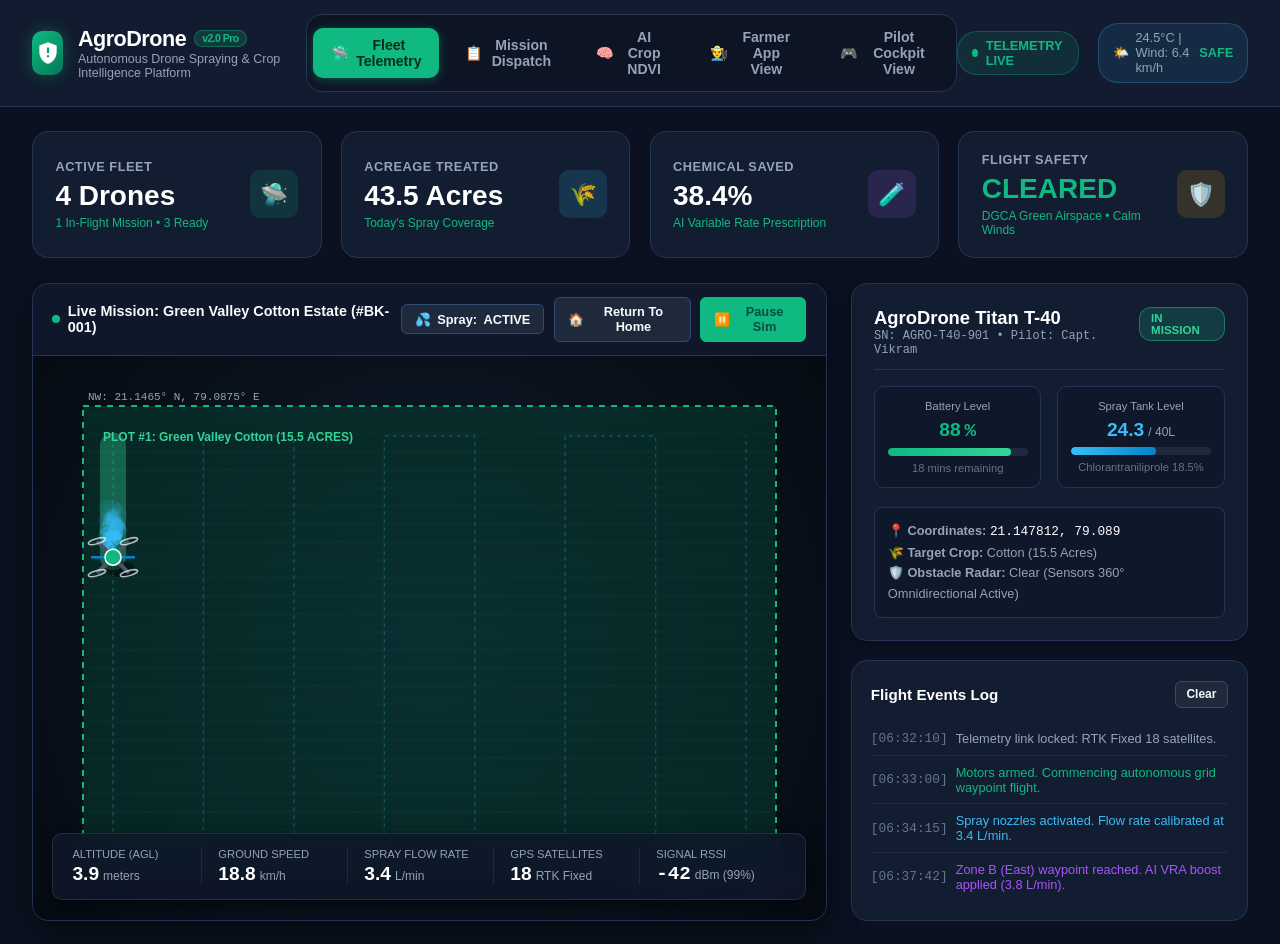
==== agroDrone/admin_website/index.html @ 03bdce4a "Initial commit" ====
<!DOCTYPE html>
<html lang="en">
<head>
  <meta charset="UTF-8">
  <meta name="viewport" content="width=device-width, initial-scale=1.0">
  <title>AgroDrone - Autonomous Agriculture Fleet & AI Intelligence</title>
  <link rel="stylesheet" href="style.css">
</head>
<body>

  <!-- Top Navigation Header -->
  <header class="navbar">
    <div class="brand-section">
      <div class="brand-logo">
        <svg viewBox="0 0 24 24">
          <path d="M12 2L4 5v6.09c0 5.05 3.41 9.76 8 10.91 4.59-1.15 8-5.86 8-10.91V5l-8-3zm1 14h-2v-2h2v2zm0-4h-2V7h2v5z"/>
        </svg>
      </div>
      <div class="brand-text">
        <h1>AgroDrone <span class="badge-version">v2.0 Pro</span></h1>
        <p>Autonomous Drone Spraying & Crop Intelligence Platform</p>
      </div>
    </div>

    <nav class="nav-links">
      <button class="nav-tab active" data-tab="telemetry">
        <span>🛸</span> Fleet Telemetry
      </button>
      <button class="nav-tab" data-tab="dispatch">
        <span>📋</span> Mission Dispatch
      </button>
      <button class="nav-tab" data-tab="ai-intelligence">
        <span>🧠</span> AI Crop NDVI
      </button>
      <button class="nav-tab" data-tab="farmer-portal">
        <span>👨‍🌾</span> Farmer App View
      </button>
      <button class="nav-tab" data-tab="operator-cockpit">
        <span>🎮</span> Pilot Cockpit View
      </button>
    </nav>

    <div class="header-status">
      <div class="live-pill">
        <div class="live-indicator"></div>
        <span id="connStatus">TELEMETRY LIVE</span>
      </div>
      <div class="weather-indicator" id="weatherBadge">
        <span>🌤️</span> <span>24.5°C | Wind: 6.4 km/h</span> <strong style="color: #10b981;">SAFE</strong>
      </div>
    </div>
  </header>

  <!-- Main Container -->
  <main class="main-container">

    <!-- KPI Metric Cards -->
    <div class="metrics-row">
      <div class="metric-card">
        <div class="metric-info">
          <h4>Active Fleet</h4>
          <div class="metric-num" id="metricFleet">4 Drones</div>
          <div class="metric-sub">1 In-Flight Mission • 3 Ready</div>
        </div>
        <div class="metric-icon icon-green">🛸</div>
      </div>

      <div class="metric-card">
        <div class="metric-info">
          <h4>Acreage Treated</h4>
          <div class="metric-num" id="metricAcres">43.5 Acres</div>
          <div class="metric-sub">Today's Spray Coverage</div>
        </div>
        <div class="metric-icon icon-blue">🌾</div>
      </div>

      <div class="metric-card">
        <div class="metric-info">
          <h4>Chemical Saved</h4>
          <div class="metric-num">38.4%</div>
          <div class="metric-sub">AI Variable Rate Prescription</div>
        </div>
        <div class="metric-icon icon-purple">🧪</div>
      </div>

      <div class="metric-card">
        <div class="metric-info">
          <h4>Flight Safety</h4>
          <div class="metric-num" style="color: #10b981;">CLEARED</div>
          <div class="metric-sub">DGCA Green Airspace • Calm Winds</div>
        </div>
        <div class="metric-icon icon-amber">🛡️</div>
      </div>
    </div>

    <!-- TAB 1: FLEET TELEMETRY & LIVE MAP -->
    <section class="tab-pane active" id="tab-telemetry">
      <div class="telemetry-grid">
        <!-- Interactive Canvas Map -->
        <div class="map-container">
          <div class="map-toolbar">
            <div class="toolbar-title">
              <span class="live-indicator"></span>
              <span>Live Mission: Green Valley Cotton Estate (#BK-001)</span>
            </div>
            <div class="toolbar-actions">
              <button class="btn-ctrl" id="btnToggleSpray">
                <span>💦</span> Spray: <strong id="sprayStateTxt">ACTIVE</strong>
              </button>
              <button class="btn-ctrl" id="btnRth">
                <span>🏠</span> Return To Home
              </button>
              <button class="btn-ctrl btn-primary" id="btnSimPause">
                <span id="simBtnIcon">⏸️</span> <span id="simBtnTxt">Pause Sim</span>
              </button>
            </div>
          </div>

          <div class="canvas-map-area">
            <canvas id="flightCanvas"></canvas>

            <!-- Floating Telemetry HUD -->
            <div class="map-hud-overlay">
              <div class="hud-item">
                <div class="hud-label">Altitude (AGL)</div>
                <div class="hud-val"><span id="hudAltitude">3.8</span><span class="hud-unit">meters</span></div>
              </div>
              <div class="hud-item">
                <div class="hud-label">Ground Speed</div>
                <div class="hud-val"><span id="hudSpeed">18.5</span><span class="hud-unit">km/h</span></div>
              </div>
              <div class="hud-item">
                <div class="hud-label">Spray Flow Rate</div>
                <div class="hud-val"><span id="hudFlow">3.4</span><span class="hud-unit">L/min</span></div>
              </div>
              <div class="hud-item">
                <div class="hud-label">GPS Satellites</div>
                <div class="hud-val"><span id="hudSats">18</span><span class="hud-unit">RTK Fixed</span></div>
              </div>
              <div class="hud-item">
                <div class="hud-label">Signal RSSI</div>
                <div class="hud-val">-42<span class="hud-unit">dBm (99%)</span></div>
              </div>
            </div>
          </div>
        </div>

        <!-- Telemetry Details Sidebar -->
        <div class="telemetry-sidebar">
          <!-- Active Drone Card -->
          <div class="drone-card-active">
            <div class="drone-card-header">
              <div>
                <h3 class="drone-model-title">AgroDrone Titan T-40</h3>
                <div class="drone-serial">SN: AGRO-T40-901 • Pilot: Capt. Vikram</div>
              </div>
              <span class="status-badge status-in_mission" id="droneStatusBadge">In Mission</span>
            </div>

            <!-- Battery & Tank Gauges -->
            <div class="gauge-row">
              <div class="gauge-box">
                <div class="gauge-title">Battery Level</div>
                <div class="hud-val" style="justify-content: center; color: #10b981;">
                  <span id="droneBatteryVal">88</span>%
                </div>
                <div class="progress-bar-container">
                  <div class="progress-bar-fill fill-battery" id="droneBatteryBar" style="width: 88%;"></div>
                </div>
                <div style="font-size: 0.7rem; color: #64748b;">18 mins remaining</div>
              </div>

              <div class="gauge-box">
                <div class="gauge-title">Spray Tank Level</div>
                <div class="hud-val" style="justify-content: center; color: #38bdf8;">
                  <span id="droneTankVal">24.5</span><span class="hud-unit">/ 40L</span>
                </div>
                <div class="progress-bar-container">
                  <div class="progress-bar-fill fill-tank" id="droneTankBar" style="width: 61%;"></div>
                </div>
                <div style="font-size: 0.7rem; color: #64748b;">Chlorantraniliprole 18.5%</div>
              </div>
            </div>

            <div style="font-size: 0.8rem; line-height: 1.6; color: var(--text-muted); background: #0f172a; padding: 0.8rem; border-radius: 8px; border: 1px solid var(--border-color);">
              <div>📍 <strong>Coordinates:</strong> <span id="hudCoords" style="font-family: monospace; color: #fff;">21.145920, 79.088350</span></div>
              <div>🌾 <strong>Target Crop:</strong> Cotton (15.5 Acres)</div>
              <div>🛡️ <strong>Obstacle Radar:</strong> Clear (Sensors 360° Omnidirectional Active)</div>
            </div>
          </div>

          <!-- Telemetry Flight Logs -->
          <div class="flight-log-list">
            <div class="section-head">
              <span>Flight Events Log</span>
              <button class="action-btn" id="btnClearLogs">Clear</button>
            </div>
            <div id="flightLogsContainer">
              <!-- Logs injected by script -->
            </div>
          </div>
        </div>
      </div>
    </section>

    <!-- TAB 2: MISSION DISPATCH & BOOKINGS -->
    <section class="tab-pane" id="tab-dispatch">
      <div class="data-card">
        <div class="table-controls">
          <div class="filter-group">
            <button class="filter-btn active" data-filter="all">All Missions (<span id="countAll">3</span>)</button>
            <button class="filter-btn" data-filter="pending">Pending (<span id="countPending">1</span>)</button>
            <button class="filter-btn" data-filter="assigned">Assigned (<span id="countAssigned">1</span>)</button>
            <button class="filter-btn" data-filter="in_progress">In Progress (<span id="countInProg">1</span>)</button>
          </div>
          <div>
            <button class="btn-ctrl btn-primary" id="btnQuickNewBooking">
              <span>➕</span> New Mission Request
            </button>
          </div>
        </div>

        <div style="overflow-x: auto;">
          <table class="agro-table">
            <thead>
              <tr>
                <th>Booking ID</th>
                <th>Farmer & Farm</th>
                <th>Service & Crop</th>
                <th>Acreage</th>
                <th>Schedule</th>
                <th>Total Cost</th>
                <th>Payment</th>
                <th>Mission Status</th>
                <th>Assigned Drone/Pilot</th>
                <th>Actions</th>
              </tr>
            </thead>
            <tbody id="bookingsTableBody">
              <!-- Dynamically populated -->
            </tbody>
          </table>
        </div>
      </div>
    </section>

    <!-- TAB 3: AI CROP INTELLIGENCE & NDVI -->
    <section class="tab-pane" id="tab-ai-intelligence">
      <div class="ai-view-grid">
        <div class="ai-scan-viewer">
          <div class="section-head">
            <span>Multispectral AI Canopy Scan (NDVI Analysis)</span>
            <div style="display: flex; gap: 0.5rem;">
              <button class="action-btn" id="btnToggleNdviView">Toggle NDVI Overlay</button>
              <button class="action-btn" id="btnRunAiAnalysis">Scan Current Field</button>
            </div>
          </div>

          <div class="heatmap-viewport" id="aiHeatmapViewport" style="background-image: url('https://images.unsplash.com/photo-1500937386664-56d1dfef3854?auto=format&fit=crop&w=800&q=80');">
            <div class="radar-sweep" style="width: 100%; height: 100%;"></div>
            <div class="ndvi-scale-bar">
              <span>1.0</span>
              <span>0.8</span>
              <span>0.6</span>
              <span>0.4</span>
              <span>0.2</span>
            </div>
          </div>

          <div style="margin-top: 1rem; display: flex; justify-content: space-between; align-items: center; font-size: 0.85rem;">
            <span>Normalized Difference Vegetation Index: <strong id="aiNdviScore" style="color: #10b981; font-size: 1.1rem;">0.785</strong></span>
            <span style="color: var(--text-muted);">Canopy Coverage: <strong id="aiCanopyCov">86.5%</strong></span>
          </div>
        </div>

        <!-- AI Diagnostics & Prescription -->
        <div class="ai-stats-panel">
          <div class="data-card alert-pest" id="aiPestBox">
            <h5>⚠️ Pest Alert: Pink Bollworm (Early Stage)</h5>
            <p style="font-size: 0.82rem; color: #cbd5e1; margin-bottom: 0.5rem;">
              Computer vision detected pest cluster in Northeast quadrant of Green Valley Cotton plot.
            </p>
            <div style="font-size: 0.8rem; background: rgba(0, 0, 0, 0.3); padding: 0.5rem; border-radius: 4px;">
              <strong>Prescribed Chemical:</strong> Chlorantraniliprole 18.5% SC @ 60 ml/acre
            </div>
          </div>

          <div class="data-card">
            <h4 style="font-size: 0.9rem; margin-bottom: 0.8rem;">Precision Variable Rate Application (VRA) Map</h4>
            <div class="vra-grid">
              <div class="vra-card">
                <div style="font-size: 0.7rem; color: #94a3b8;">ZONE A (North)</div>
                <div style="font-weight: 700; color: #10b981;">NDVI 0.82</div>
                <div style="font-size: 0.75rem;">Spray: 2.2 L/min (Standard)</div>
              </div>
              <div class="vra-card" style="border-color: #ef4444; background: rgba(239, 68, 68, 0.08);">
                <div style="font-size: 0.7rem; color: #ef4444;">ZONE B (East) - INFESTED</div>
                <div style="font-weight: 700; color: #f87171;">NDVI 0.64</div>
                <div style="font-size: 0.75rem;">Spray: 3.8 L/min (High Dose)</div>
              </div>
              <div class="vra-card">
                <div style="font-size: 0.7rem; color: #94a3b8;">ZONE C (South)</div>
                <div style="font-weight: 700; color: #10b981;">NDVI 0.79</div>
                <div style="font-size: 0.75rem;">Spray: 2.5 L/min (Standard)</div>
              </div>
              <div class="vra-card">
                <div style="font-size: 0.7rem; color: #94a3b8;">ZONE D (West)</div>
                <div style="font-weight: 700; color: #38bdf8;">NDVI 0.74</div>
                <div style="font-size: 0.75rem;">Spray: 3.0 L/min (Moderate)</div>
              </div>
            </div>
            <div style="margin-top: 1rem; font-size: 0.8rem; color: #10b981;">
              💡 <em>Using AI Variable Spraying reduces total pesticide consumption by 38.4% compared to manual tractor spraying.</em>
            </div>
          </div>
        </div>
      </div>
    </section>

    <!-- TAB 4: FARMER APP VIEW (SIMULATOR) -->
    <section class="tab-pane" id="tab-farmer-portal">
      <div class="sim-viewport-container">
        <div class="phone-mockup">
          <div class="phone-notch"></div>
          <div class="phone-screen">
            <div class="phone-header">
              <div style="font-size: 0.75rem; opacity: 0.9;">KisanFly AgroDrone App</div>
              <h3>Namaste, Ramesh ji! 🙏</h3>
              <p style="font-size: 0.8rem; opacity: 0.9;">Book high-yield drone spray in 2 mins</p>
            </div>

            <div class="phone-body">
              <form id="farmerBookingForm">
                <div class="form-group">
                  <label class="form-label">Select Registered Farm Plot</label>
                  <select class="form-select" id="farmerFarmSelect">
                    <option value="1">Green Valley Cotton Estate (15.5 Acres)</option>
                    <option value="3">Narmada Basin Paddy Plot (12.0 Acres)</option>
                  </select>
                </div>

                <div class="form-group">
                  <label class="form-label">Service Type</label>
                  <select class="form-select" id="farmerServiceSelect">
                    <option value="pesticide_spraying">Pesticide Spraying (₹300/acre)</option>
                    <option value="liquid_fertilizer">Liquid Fertilizer / Nano Urea (₹300/acre)</option>
                    <option value="ai_crop_scouting">AI Crop Scouting & Health Scan (₹200/acre)</option>
                    <option value="thermal_imaging">Thermal Moisture Imaging (₹250/acre)</option>
                  </select>
                </div>

                <div class="form-group">
                  <label class="form-label">Area (Acres)</label>
                  <input type="number" step="0.5" class="form-input" id="farmerAcreInput" value="15.5">
                </div>

                <div class="form-group">
                  <label class="form-label">Preferred Date & Slot</label>
                  <input type="date" class="form-input" id="farmerDateInput" value="2026-11-25">
                  <select class="form-select" id="farmerSlotSelect" style="margin-top: 0.4rem;">
                    <option>06:00 - 08:30 AM (Best Wind)</option>
                    <option>08:30 - 11:00 AM</option>
                    <option>04:00 - 06:30 PM (Evening)</option>
                  </select>
                </div>

                <!-- Price Breakdown Box -->
                <div style="background: #e2e8f0; border-radius: 8px; padding: 0.8rem; margin-bottom: 1rem; font-size: 0.85rem;">
                  <div style="display: flex; justify-content: space-between; margin-bottom: 0.3rem;">
                    <span>Base Spraying Fee:</span>
                    <strong id="farmerEstCost">₹4,650</strong>
                  </div>
                  <div style="display: flex; justify-content: space-between; margin-bottom: 0.3rem; color: #059669;">
                    <span>Govt Drone Subsidy (25%):</span>
                    <strong>- ₹1,162.50</strong>
                  </div>
                  <hr style="border: 0; border-top: 1px solid #cbd5e1; margin: 0.4rem 0;">
                  <div style="display: flex; justify-content: space-between; font-weight: 800; font-size: 0.95rem; color: #064e3b;">
                    <span>Farmer Payable:</span>
                    <span id="farmerPayableCost">₹3,487.50</span>
                  </div>
                </div>

                <button type="button" class="btn-book-now" id="btnSubmitFarmerBooking">
                  Proceed to Book Drone Mission
                </button>
              </form>
            </div>
          </div>
        </div>

        <!-- Farmer App Explanation Side Card -->
        <div style="max-width: 450px;">
          <div class="data-card">
            <h3>Farmer Mobile App Features</h3>
            <p style="color: var(--text-muted); font-size: 0.88rem; margin: 0.8rem 0 1.2rem 0; line-height: 1.6;">
              Built with Flutter for high performance in vernacular languages (Hindi, Marathi, Punjabi, Telugu).
            </p>
            <ul style="font-size: 0.85rem; line-height: 1.8; color: #cbd5e1; padding-left: 1.2rem;">
              <li><strong>One-Tap Farm GPS Mapping:</strong> Auto-detects agricultural parcel acreage via satellite polygon draw.</li>
              <li><strong>Instant Weather Advisory:</strong> Tells farmers whether wind and dew conditions are safe for spraying today.</li>
              <li><strong>Live Uber-Like Tracking:</strong> Real-time map displaying the drone en-route with pilot phone call button.</li>
              <li><strong>Digital Crop Health Card:</strong> Downloadable NDVI report after every flight.</li>
            </ul>
          </div>
        </div>
      </div>
    </section>

    <!-- TAB 5: OPERATOR COCKPIT VIEW (SIMULATOR) -->
    <section class="tab-pane" id="tab-operator-cockpit">
      <div class="sim-viewport-container">
        <div class="phone-mockup" style="border-color: #334155; width: 420px;">
          <div class="phone-notch"></div>
          <div class="phone-screen" style="background: #0f172a; color: #fff;">
            <div class="phone-header" style="background: linear-gradient(135deg, #1e293b, #0f172a); border-bottom: 1px solid #334155;">
              <div style="font-size: 0.75rem; color: #38bdf8;">AgroDrone Pilot HUD v2</div>
              <h3>Capt. Vikram Rathore</h3>
              <p style="font-size: 0.75rem; color: #94a3b8;">DGCA Drone Pilot License: #DGCA-RPA-99482-B</p>
            </div>

            <div class="phone-body" style="padding: 1rem;">
              <!-- Safety Checklist -->
              <div style="background: #1e293b; padding: 0.8rem; border-radius: 8px; margin-bottom: 1rem; border: 1px solid #334155;">
                <div style="font-size: 0.75rem; text-transform: uppercase; color: #94a3b8; margin-bottom: 0.4rem;">Pre-Flight Checklist</div>
                <div style="font-size: 0.8rem; display: flex; flex-direction: column; gap: 0.35rem;">
                  <label><input type="checkbox" checked disabled> GPS RTK Satellites > 14 (18 OK)</label>
                  <label><input type="checkbox" checked disabled> Battery Voltage > 48V (51.2V OK)</label>
                  <label><input type="checkbox" checked disabled> Spray Nozzle Flow Calibration (OK)</label>
                  <label><input type="checkbox" checked disabled> DGCA Airspace Clearance (GREEN)</label>
                </div>
              </div>

              <!-- Cockpit Controls -->
              <div style="display: grid; grid-template-columns: 1fr 1fr; gap: 0.8rem; margin-bottom: 1rem;">
                <button class="btn-ctrl btn-primary" id="btnCockpitArm" style="padding: 0.9rem; justify-content: center; font-size: 0.9rem;">
                  🟢 MOTORS ARMED
                </button>
                <button class="btn-ctrl" id="btnCockpitTakeoff" style="padding: 0.9rem; justify-content: center; font-size: 0.9rem;">
                  🚀 AUTO MISSION
                </button>
              </div>

              <div style="background: #1e293b; padding: 0.8rem; border-radius: 8px; border: 1px solid #334155;">
                <div style="font-size: 0.75rem; text-transform: uppercase; color: #94a3b8; margin-bottom: 0.4rem;">Spray Nozzle Output Control</div>
                <div style="display: flex; align-items: center; justify-content: space-between; font-size: 0.85rem;">
                  <span>Flow Rate: <strong id="cockpitFlowRate">3.4 L/min</strong></span>
                  <input type="range" min="1" max="5" step="0.2" value="3.4" id="cockpitFlowSlider">
                </div>
              </div>

              <!-- Live Telemetry Status in Cockpit -->
              <div style="margin-top: 1rem; display: grid; grid-template-columns: 1fr 1fr; gap: 0.5rem; text-align: center;">
                <div style="background: #1e293b; padding: 0.6rem; border-radius: 6px;">
                  <div style="font-size: 0.65rem; color: #94a3b8;">PITCH / ROLL</div>
                  <div style="font-weight: 700; color: #38bdf8;">+1.2° / -0.8°</div>
                </div>
                <div style="background: #1e293b; padding: 0.6rem; border-radius: 6px;">
                  <div style="font-size: 0.65rem; color: #94a3b8;">WIND ADVISORY</div>
                  <div style="font-weight: 700; color: #10b981;">6.4 KM/H SAFE</div>
                </div>
              </div>
            </div>
          </div>
        </div>

        <div style="max-width: 450px;">
          <div class="data-card">
            <h3>Operator & Drone Pilot Features</h3>
            <p style="color: var(--text-muted); font-size: 0.88rem; margin: 0.8rem 0 1.2rem 0; line-height: 1.6;">
              Empowers DGCA-certified commercial drone operators to execute autonomous flight missions safely with real-time telemetry streaming to cloud base.
            </p>
            <ul style="font-size: 0.85rem; line-height: 1.8; color: #cbd5e1; padding-left: 1.2rem;">
              <li><strong>Autonomous Lawnmower Grid:</strong> Pre-programmed waypoint path ensuring zero overlapping and 100% boundary coverage.</li>
              <li><strong>Failsafe RTH (Return-To-Home):</strong> Auto-triggers on low battery (< 20%), chemical tank depletion, or signal loss.</li>
              <li><strong>Digital Flight Logbook:</strong> Auto-records flight hours, pilot license numbers, and chemicals dispensed for government compliance.</li>
            </ul>
          </div>
        </div>
      </div>
    </section>

  </main>

  <!-- MODAL: Assign Pilot & Drone -->
  <div class="modal-overlay" id="assignModal">
    <div class="modal-content">
      <div class="modal-head">
        <h3 style="font-size: 1.15rem;">Assign Mission Dispatch</h3>
        <button class="close-btn" id="closeAssignModal">&times;</button>
      </div>
      <div>
        <input type="hidden" id="assignBookingId">
        <div class="form-group">
          <label class="form-label">Select Commercial Drone</label>
          <select class="form-select" id="selectDrone">
            <option value="1">AgroDrone Titan T-40 (40L Capacity • 88% Batt)</option>
            <option value="2">AgroDrone Precision P-20 (20L Capacity • 95% Batt)</option>
            <option value="4">AgroDrone HeavyLifter H-50 (50L Capacity • 100% Batt)</option>
          </select>
        </div>
        <div class="form-group">
          <label class="form-label">Select Certified Pilot / Operator</label>
          <select class="form-select" id="selectPilot">
            <option value="2">Capt. Vikram Rathore (#DGCA-RPA-99482-B)</option>
            <option value="3">Anita Sharma (#DGCA-RPA-44219-A)</option>
          </select>
        </div>
        <button class="btn-ctrl btn-primary" id="btnConfirmAssign" style="width: 100%; justify-content: center; padding: 0.75rem; margin-top: 1rem;">
          Confirm Mission Dispatch
        </button>
      </div>
    </div>
  </div>

  <!-- MODAL: GST Tax Invoice -->
  <div class="modal-overlay" id="invoiceModal">
    <div class="modal-content" style="max-width: 600px;">
      <div class="modal-head">
        <h3>Official Agricultural Service Tax Invoice</h3>
        <button class="close-btn" id="closeInvoiceModal">&times;</button>
      </div>
      <div id="invoiceDetails" style="font-size: 0.85rem; line-height: 1.7; background: #0f172a; padding: 1.2rem; border-radius: 8px;">
        <!-- Injected by JS -->
      </div>
      <button class="btn-ctrl btn-primary" style="margin-top: 1rem; width: 100%; justify-content: center;" onclick="window.print()">
        🖨️ Print / Download PDF
      </button>
    </div>
  </div>

  <!-- JavaScript Application Logic -->
  <script src="script.js"></script>
</body>
</html>
---- agroDrone/admin_website/style.css ----
/* ==========================================================
   AgroDrone - Autonomous Agriculture Fleet & Intelligence
   Modern Theme Stylesheet
   ========================================================== */

:root {
  --primary: #10b981;
  --primary-hover: #059669;
  --primary-dark: #064e3b;
  --primary-glow: rgba(16, 185, 129, 0.35);
  
  --bg-dark: #0b1120;
  --bg-card: #131d31;
  --bg-card-hover: #1e2c47;
  --bg-hud: rgba(15, 23, 42, 0.85);
  
  --border-color: #243553;
  --border-light: #334b73;
  
  --text-main: #f8fafc;
  --text-muted: #94a3b8;
  --text-dim: #64748b;
  
  --accent-amber: #f59e0b;
  --accent-red: #ef4444;
  --accent-blue: #38bdf8;
  --accent-purple: #a855f7;
  
  --radius-sm: 6px;
  --radius-md: 10px;
  --radius-lg: 16px;
  --radius-xl: 24px;
  
  --shadow-sm: 0 2px 8px rgba(0, 0, 0, 0.3);
  --shadow-lg: 0 10px 30px rgba(0, 0, 0, 0.5);
  --shadow-glow: 0 0 20px var(--primary-glow);
}

* {
  margin: 0;
  padding: 0;
  box-sizing: border-box;
  font-family: -apple-system, BlinkMacSystemFont, "Segoe UI", Roboto, Helvetica, Arial, sans-serif;
  -webkit-font-smoothing: antialiased;
}

body {
  background-color: var(--bg-dark);
  color: var(--text-main);
  min-height: 100vh;
  display: flex;
  flex-direction: column;
  overflow-x: hidden;
}

/* Animations */
@keyframes pulseGlow {
  0%, 100% { box-shadow: 0 0 10px var(--primary-glow); }
  50% { box-shadow: 0 0 25px rgba(16, 185, 129, 0.7); }
}

@keyframes rotorSpin {
  0% { transform: rotate(0deg); }
  100% { transform: rotate(360deg); }
}

@keyframes scanLine {
  0% { top: 0%; opacity: 0.9; }
  100% { top: 100%; opacity: 0.2; }
}

@keyframes liveDot {
  0%, 100% { transform: scale(1); opacity: 1; }
  50% { transform: scale(1.4); opacity: 0.5; }
}

/* Header & Top Navbar */
.navbar {
  background-color: rgba(19, 29, 49, 0.95);
  backdrop-filter: blur(12px);
  border-bottom: 1px solid var(--border-color);
  padding: 0.9rem 2rem;
  display: flex;
  justify-content: space-between;
  align-items: center;
  position: sticky;
  top: 0;
  z-index: 100;
}

.brand-section {
  display: flex;
  align-items: center;
  gap: 0.9rem;
}

.brand-logo {
  width: 44px;
  height: 44px;
  background: linear-gradient(135deg, #10b981, #047857);
  border-radius: var(--radius-md);
  display: flex;
  align-items: center;
  justify-content: center;
  box-shadow: 0 0 16px var(--primary-glow);
}

.brand-logo svg {
  width: 26px;
  height: 26px;
  fill: #fff;
}

.brand-text h1 {
  font-size: 1.35rem;
  font-weight: 800;
  letter-spacing: -0.5px;
  color: #fff;
  display: flex;
  align-items: center;
  gap: 0.5rem;
}

.badge-version {
  font-size: 0.65rem;
  background: rgba(16, 185, 129, 0.2);
  color: var(--primary);
  border: 1px solid rgba(16, 185, 129, 0.4);
  padding: 2px 7px;
  border-radius: 12px;
  font-weight: 600;
}

.brand-text p {
  font-size: 0.78rem;
  color: var(--text-muted);
}

.nav-links {
  display: flex;
  align-items: center;
  gap: 0.5rem;
  background: #0d1525;
  padding: 0.3rem 0.4rem;
  border-radius: var(--radius-lg);
  border: 1px solid var(--border-color);
}

.nav-tab {
  background: transparent;
  border: none;
  color: var(--text-muted);
  font-size: 0.88rem;
  font-weight: 600;
  padding: 0.55rem 1.1rem;
  border-radius: var(--radius-md);
  cursor: pointer;
  transition: all 0.2s ease;
  display: flex;
  align-items: center;
  gap: 0.45rem;
}

.nav-tab:hover {
  color: #fff;
  background: rgba(255, 255, 255, 0.05);
}

.nav-tab.active {
  background: var(--primary);
  color: #052e16;
  font-weight: 700;
  box-shadow: 0 2px 10px var(--primary-glow);
}

.header-status {
  display: flex;
  align-items: center;
  gap: 1.2rem;
}

.live-pill {
  display: flex;
  align-items: center;
  gap: 0.5rem;
  background: rgba(16, 185, 129, 0.12);
  border: 1px solid rgba(16, 185, 129, 0.3);
  padding: 0.4rem 0.85rem;
  border-radius: 20px;
  font-size: 0.8rem;
  font-weight: 600;
  color: var(--primary);
}

.live-indicator {
  width: 8px;
  height: 8px;
  background-color: var(--primary);
  border-radius: 50%;
  animation: liveDot 1.5s infinite ease-in-out;
}

.weather-indicator {
  display: flex;
  align-items: center;
  gap: 0.4rem;
  font-size: 0.8rem;
  color: var(--text-muted);
  background: rgba(56, 189, 248, 0.1);
  border: 1px solid rgba(56, 189, 248, 0.25);
  padding: 0.4rem 0.85rem;
  border-radius: 20px;
}

/* Main Layout & Metrics Banner */
.main-container {
  padding: 1.5rem 2rem;
  max-width: 1600px;
  margin: 0 auto;
  width: 100%;
  flex: 1;
}

.metrics-row {
  display: grid;
  grid-template-columns: repeat(auto-fit, minmax(240px, 1fr));
  gap: 1.2rem;
  margin-bottom: 1.6rem;
}

.metric-card {
  background: var(--bg-card);
  border: 1px solid var(--border-color);
  border-radius: var(--radius-lg);
  padding: 1.25rem 1.4rem;
  display: flex;
  justify-content: space-between;
  align-items: center;
  transition: transform 0.2s, border-color 0.2s;
}

.metric-card:hover {
  transform: translateY(-2px);
  border-color: var(--border-light);
}

.metric-info h4 {
  font-size: 0.8rem;
  color: var(--text-muted);
  text-transform: uppercase;
  letter-spacing: 0.5px;
  margin-bottom: 0.35rem;
}

.metric-info .metric-num {
  font-size: 1.75rem;
  font-weight: 800;
  color: #fff;
}

.metric-sub {
  font-size: 0.75rem;
  color: var(--primary);
  margin-top: 0.25rem;
}

.metric-icon {
  width: 48px;
  height: 48px;
  border-radius: var(--radius-md);
  display: flex;
  align-items: center;
  justify-content: center;
  font-size: 1.4rem;
}

.icon-green { background: rgba(16, 185, 129, 0.15); color: var(--primary); }
.icon-blue { background: rgba(56, 189, 248, 0.15); color: var(--accent-blue); }
.icon-amber { background: rgba(245, 158, 11, 0.15); color: var(--accent-amber); }
.icon-purple { background: rgba(168, 85, 247, 0.15); color: var(--accent-purple); }

/* Tab Content Panes */
.tab-pane {
  display: none;
}

.tab-pane.active {
  display: block;
}

/* Telemetry Screen & Map Grid */
.telemetry-grid {
  display: grid;
  grid-template-columns: 2fr 1fr;
  gap: 1.5rem;
  min-height: 620px;
}

.map-container {
  background: var(--bg-card);
  border: 1px solid var(--border-color);
  border-radius: var(--radius-lg);
  position: relative;
  overflow: hidden;
  box-shadow: var(--shadow-lg);
  display: flex;
  flex-direction: column;
}

.map-toolbar {
  padding: 0.8rem 1.2rem;
  background: rgba(15, 23, 42, 0.9);
  border-bottom: 1px solid var(--border-color);
  display: flex;
  justify-content: space-between;
  align-items: center;
  z-index: 10;
}

.toolbar-title {
  font-size: 0.9rem;
  font-weight: 700;
  display: flex;
  align-items: center;
  gap: 0.5rem;
}

.toolbar-actions {
  display: flex;
  align-items: center;
  gap: 0.6rem;
}

.btn-ctrl {
  background: #1e293b;
  border: 1px solid var(--border-light);
  color: var(--text-main);
  padding: 0.4rem 0.8rem;
  border-radius: var(--radius-sm);
  font-size: 0.8rem;
  font-weight: 600;
  cursor: pointer;
  display: flex;
  align-items: center;
  gap: 0.4rem;
  transition: all 0.2s;
}

.btn-ctrl:hover {
  background: #334155;
  color: #fff;
}

.btn-ctrl.btn-primary {
  background: var(--primary);
  border-color: var(--primary);
  color: #064e3b;
}

.btn-ctrl.btn-primary:hover {
  background: #34d399;
}

.canvas-map-area {
  flex: 1;
  position: relative;
  background: radial-gradient(circle at 50% 50%, #0d1b2a, #060b13);
  min-height: 520px;
}

#flightCanvas {
  width: 100%;
  height: 100%;
  display: block;
}

/* Floating HUD on Map */
.map-hud-overlay {
  position: absolute;
  bottom: 1.2rem;
  left: 1.2rem;
  right: 1.2rem;
  background: var(--bg-hud);
  backdrop-filter: blur(10px);
  border: 1px solid rgba(255, 255, 255, 0.1);
  border-radius: var(--radius-md);
  padding: 0.9rem 1.2rem;
  display: grid;
  grid-template-columns: repeat(5, 1fr);
  gap: 1rem;
  box-shadow: 0 4px 20px rgba(0, 0, 0, 0.6);
  z-index: 15;
}

.hud-item {
  border-right: 1px solid rgba(255, 255, 255, 0.08);
  padding-right: 0.8rem;
}

.hud-item:last-child {
  border-right: none;
}

.hud-label {
  font-size: 0.7rem;
  color: var(--text-muted);
  text-transform: uppercase;
  margin-bottom: 0.2rem;
}

.hud-val {
  font-size: 1.2rem;
  font-weight: 800;
  color: #fff;
  font-family: 'Courier New', monospace;
  display: flex;
  align-items: baseline;
  gap: 0.25rem;
}

.hud-unit {
  font-size: 0.75rem;
  color: var(--text-muted);
  font-family: sans-serif;
  font-weight: normal;
}

/* Telemetry Sidebar Right */
.telemetry-sidebar {
  display: flex;
  flex-direction: column;
  gap: 1.2rem;
}

.drone-card-active {
  background: var(--bg-card);
  border: 1px solid var(--border-color);
  border-radius: var(--radius-lg);
  padding: 1.4rem;
  box-shadow: var(--shadow-sm);
}

.drone-card-header {
  display: flex;
  justify-content: space-between;
  align-items: flex-start;
  margin-bottom: 1rem;
  border-bottom: 1px solid var(--border-color);
  padding-bottom: 0.8rem;
}

.drone-model-title {
  font-size: 1.15rem;
  font-weight: 700;
  color: #fff;
}

.drone-serial {
  font-size: 0.75rem;
  color: var(--text-muted);
  font-family: monospace;
}

.status-badge {
  padding: 0.25rem 0.7rem;
  border-radius: 12px;
  font-size: 0.72rem;
  font-weight: 700;
  text-transform: uppercase;
}

.status-in_mission { background: rgba(16, 185, 129, 0.2); color: #34d399; border: 1px solid rgba(52, 211, 153, 0.4); }
.status-idle { background: rgba(56, 189, 248, 0.2); color: #38bdf8; border: 1px solid rgba(56, 189, 248, 0.4); }
.status-charging { background: rgba(245, 158, 11, 0.2); color: #fbbf24; border: 1px solid rgba(245, 158, 11, 0.4); }

.gauge-row {
  display: grid;
  grid-template-columns: 1fr 1fr;
  gap: 1rem;
  margin-bottom: 1.2rem;
}

.gauge-box {
  background: #0f172a;
  border: 1px solid var(--border-color);
  border-radius: var(--radius-md);
  padding: 0.8rem;
  text-align: center;
}

.gauge-title {
  font-size: 0.7rem;
  color: var(--text-muted);
  margin-bottom: 0.4rem;
}

.progress-bar-container {
  height: 8px;
  background: #1e293b;
  border-radius: 4px;
  overflow: hidden;
  margin: 0.4rem 0;
}

.progress-bar-fill {
  height: 100%;
  border-radius: 4px;
  transition: width 0.4s ease;
}

.fill-battery { background: linear-gradient(90deg, #10b981, #34d399); }
.fill-tank { background: linear-gradient(90deg, #38bdf8, #0284c7); }

.flight-log-list {
  background: var(--bg-card);
  border: 1px solid var(--border-color);
  border-radius: var(--radius-lg);
  padding: 1.2rem;
  flex: 1;
}

.section-head {
  font-size: 0.95rem;
  font-weight: 700;
  margin-bottom: 0.9rem;
  color: #fff;
  display: flex;
  justify-content: space-between;
  align-items: center;
}

.log-item {
  display: flex;
  align-items: center;
  justify-content: space-between;
  padding: 0.55rem 0;
  border-bottom: 1px solid rgba(255, 255, 255, 0.05);
  font-size: 0.8rem;
}

.log-item:last-child {
  border-bottom: none;
}

/* Dispatch & Bookings Table */
.data-card {
  background: var(--bg-card);
  border: 1px solid var(--border-color);
  border-radius: var(--radius-lg);
  padding: 1.5rem;
  box-shadow: var(--shadow-sm);
}

.table-controls {
  display: flex;
  justify-content: space-between;
  align-items: center;
  margin-bottom: 1.2rem;
  flex-wrap: wrap;
  gap: 1rem;
}

.filter-group {
  display: flex;
  gap: 0.5rem;
}

.filter-btn {
  background: #0f172a;
  border: 1px solid var(--border-color);
  color: var(--text-muted);
  padding: 0.45rem 0.9rem;
  border-radius: var(--radius-sm);
  font-size: 0.82rem;
  font-weight: 600;
  cursor: pointer;
  transition: all 0.2s;
}

.filter-btn.active, .filter-btn:hover {
  background: #1e293b;
  color: #fff;
  border-color: var(--primary);
}

.agro-table {
  width: 100%;
  border-collapse: collapse;
  text-align: left;
}

.agro-table th {
  background: #0f172a;
  padding: 0.9rem 1rem;
  font-size: 0.78rem;
  color: var(--text-muted);
  text-transform: uppercase;
  letter-spacing: 0.5px;
  border-bottom: 1px solid var(--border-color);
}

.agro-table td {
  padding: 1rem;
  font-size: 0.86rem;
  border-bottom: 1px solid rgba(255, 255, 255, 0.05);
  vertical-align: middle;
}

.agro-table tr:hover {
  background: rgba(255, 255, 255, 0.02);
}

.action-btn-group {
  display: flex;
  gap: 0.4rem;
}

.action-btn {
  background: #1e293b;
  border: 1px solid var(--border-light);
  color: var(--text-main);
  padding: 0.35rem 0.65rem;
  border-radius: var(--radius-sm);
  font-size: 0.75rem;
  font-weight: 600;
  cursor: pointer;
  transition: all 0.2s;
}

.action-btn:hover {
  background: var(--primary);
  color: #064e3b;
}

/* AI Crop Intelligence Grid */
.ai-view-grid {
  display: grid;
  grid-template-columns: 1.2fr 1fr;
  gap: 1.5rem;
}

.ai-scan-viewer {
  background: var(--bg-card);
  border: 1px solid var(--border-color);
  border-radius: var(--radius-lg);
  padding: 1.4rem;
  position: relative;
}

.heatmap-viewport {
  width: 100%;
  height: 380px;
  background-size: cover;
  background-position: center;
  border-radius: var(--radius-md);
  position: relative;
  overflow: hidden;
  box-shadow: inset 0 0 40px rgba(0, 0, 0, 0.7);
}

.ndvi-scale-bar {
  position: absolute;
  right: 1rem;
  top: 1rem;
  bottom: 1rem;
  width: 28px;
  background: linear-gradient(to bottom, #10b981, #84cc16, #eab308, #ef4444);
  border-radius: var(--radius-sm);
  border: 1px solid rgba(255, 255, 255, 0.2);
  display: flex;
  flex-direction: column;
  justify-content: space-between;
  padding: 4px;
  font-size: 0.65rem;
  font-weight: 800;
  color: #000;
}

.ai-stats-panel {
  display: flex;
  flex-direction: column;
  gap: 1.2rem;
}

.alert-pest {
  background: rgba(239, 68, 68, 0.12);
  border: 1px solid rgba(239, 68, 68, 0.35);
  border-left: 4px solid var(--accent-red);
  padding: 1rem;
  border-radius: var(--radius-md);
}

.alert-pest h5 {
  color: #f87171;
  font-size: 0.92rem;
  margin-bottom: 0.3rem;
  display: flex;
  align-items: center;
  gap: 0.4rem;
}

.vra-grid {
  display: grid;
  grid-template-columns: 1fr 1fr;
  gap: 0.8rem;
}

.vra-card {
  background: #0f172a;
  border: 1px solid var(--border-color);
  padding: 0.8rem;
  border-radius: var(--radius-sm);
}

/* Simulated Smartphone Wrappers for Farmer & Operator Apps */
.sim-viewport-container {
  display: flex;
  justify-content: center;
  align-items: flex-start;
  gap: 2rem;
  flex-wrap: wrap;
  padding: 1rem 0;
}

.phone-mockup {
  width: 390px;
  height: 780px;
  background: #000;
  border: 12px solid #1e293b;
  border-radius: 44px;
  box-shadow: 0 25px 60px rgba(0, 0, 0, 0.8), 0 0 0 1px rgba(255, 255, 255, 0.1);
  position: relative;
  overflow: hidden;
  display: flex;
  flex-direction: column;
}

.phone-notch {
  width: 140px;
  height: 24px;
  background: #1e293b;
  border-bottom-left-radius: 16px;
  border-bottom-right-radius: 16px;
  position: absolute;
  top: 0;
  left: 50%;
  transform: translateX(-50%);
  z-index: 50;
}

.phone-screen {
  flex: 1;
  background: #f8fafc;
  color: #0f172a;
  overflow-y: auto;
  display: flex;
  flex-direction: column;
  padding-top: 28px;
}

.phone-header {
  background: linear-gradient(135deg, #059669, #047857);
  color: #fff;
  padding: 1.2rem 1.2rem 1.6rem 1.2rem;
  border-bottom-left-radius: 20px;
  border-bottom-right-radius: 20px;
}

.phone-header h3 {
  font-size: 1.2rem;
  font-weight: 800;
}

.phone-body {
  padding: 1rem;
  flex: 1;
}

.form-group {
  margin-bottom: 1rem;
}

.form-label {
  display: block;
  font-size: 0.8rem;
  font-weight: 700;
  color: #334155;
  margin-bottom: 0.35rem;
}

.form-select, .form-input {
  width: 100%;
  padding: 0.65rem 0.8rem;
  border-radius: var(--radius-sm);
  border: 1px solid #cbd5e1;
  background: #fff;
  color: #0f172a;
  font-size: 0.85rem;
  font-weight: 500;
}

.btn-book-now {
  width: 100%;
  background: #059669;
  color: #fff;
  border: none;
  padding: 0.85rem;
  border-radius: var(--radius-md);
  font-size: 0.95rem;
  font-weight: 700;
  cursor: pointer;
  box-shadow: 0 4px 14px rgba(5, 150, 105, 0.4);
  transition: background 0.2s;
}

.btn-book-now:hover {
  background: #047857;
}

/* Modal Windows */
.modal-overlay {
  display: none;
  position: fixed;
  top: 0;
  left: 0;
  right: 0;
  bottom: 0;
  background: rgba(0, 0, 0, 0.75);
  backdrop-filter: blur(4px);
  z-index: 200;
  justify-content: center;
  align-items: center;
}

.modal-overlay.active {
  display: flex;
}

.modal-content {
  background: var(--bg-card);
  border: 1px solid var(--border-light);
  border-radius: var(--radius-lg);
  width: 90%;
  max-width: 540px;
  padding: 1.8rem;
  box-shadow: var(--shadow-lg);
  animation: modalPop 0.2s ease-out;
}

@keyframes modalPop {
  0% { transform: scale(0.95); opacity: 0; }
  100% { transform: scale(1); opacity: 1; }
}

.modal-head {
  display: flex;
  justify-content: space-between;
  align-items: center;
  margin-bottom: 1.4rem;
  border-bottom: 1px solid var(--border-color);
  padding-bottom: 0.8rem;
}

.close-btn {
  background: transparent;
  border: none;
  color: var(--text-muted);
  font-size: 1.4rem;
  cursor: pointer;
}

.close-btn:hover { color: #fff; }

/* Responsive adjustments */
@media (max-width: 1024px) {
  .telemetry-grid, .ai-view-grid {
    grid-template-columns: 1fr;
  }
  .navbar {
    flex-direction: column;
    gap: 1rem;
    padding: 1rem;
  }
}
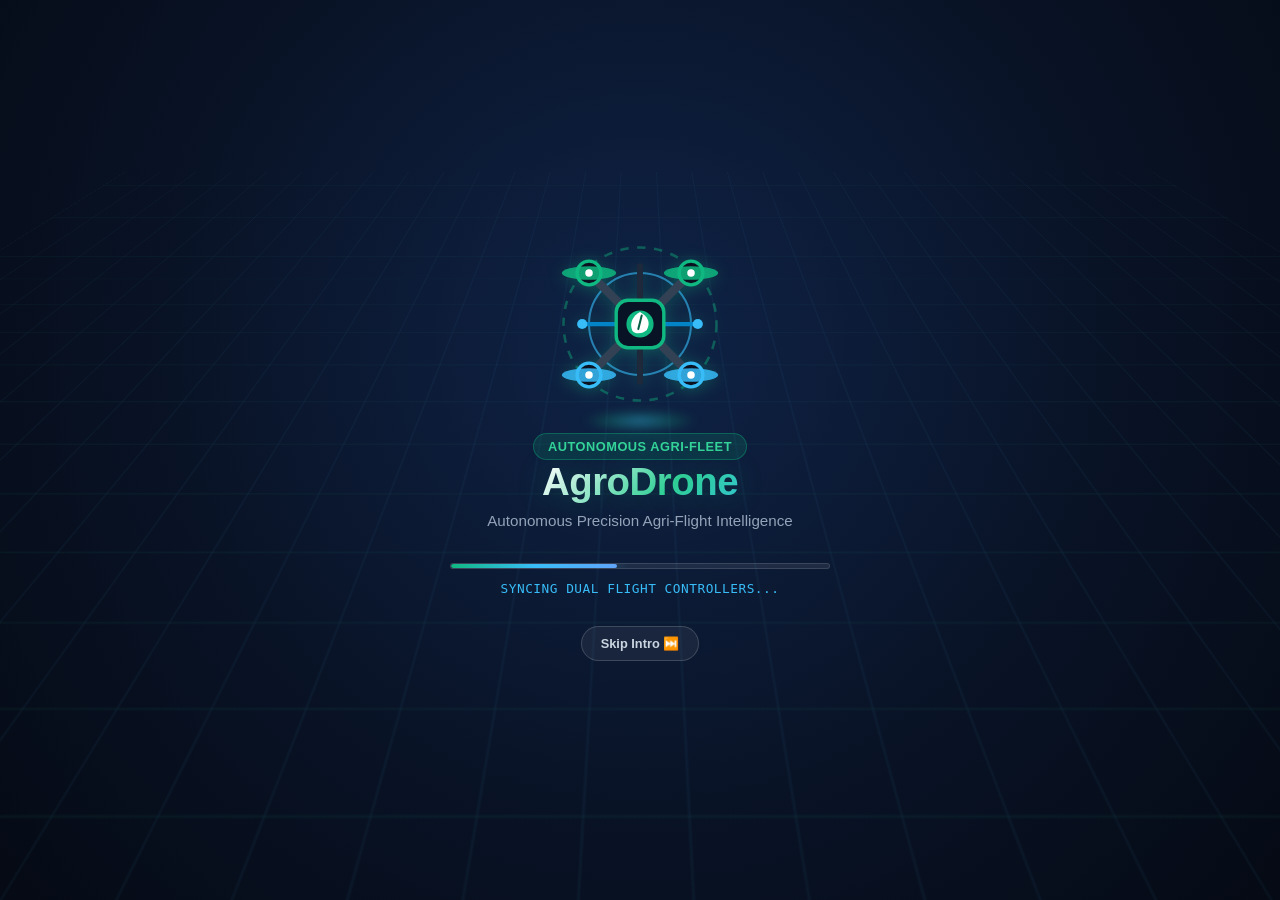
==== commit 31ddeb5c: "Deploy public farmer and operator portal Co-authored-by: Copilot <223556219+Copilot@users.noreply.gi" ====
--- a/agroDrone/admin_website/index.html
+++ b/agroDrone/admin_website/index.html
@@ -3,336 +3,642 @@
 <head>
   <meta charset="UTF-8">
   <meta name="viewport" content="width=device-width, initial-scale=1.0">
-  <title>AgroDrone - Autonomous Agriculture Fleet & AI Intelligence</title>
+  <meta name="agrodrone-api-base" content="https://agro-drone-backend.vercel.app/api">
+  <title>AgroDrone - Autonomous Agricultural Fleet & Intelligence</title>
   <link rel="stylesheet" href="style.css">
+  <link rel="icon" href="data:image/svg+xml,<svg xmlns='http://www.w3.org/2000/svg' viewBox='0 0 100 100'><circle cx='50' cy='50' r='48' fill='%230b1120'/><circle cx='50' cy='50' r='18' fill='%2310b981'/><path d='M50 36 C55 40 57 45 54 51 C51 55 46 56 43 53 C41 48 44 40 50 36 Z' fill='%23ffffff'/></svg>">
 </head>
 <body>
 
-  <!-- Top Navigation Header -->
-  <header class="navbar">
-    <div class="brand-section">
-      <div class="brand-logo">
-        <svg viewBox="0 0 24 24">
-          <path d="M12 2L4 5v6.09c0 5.05 3.41 9.76 8 10.91 4.59-1.15 8-5.86 8-10.91V5l-8-3zm1 14h-2v-2h2v2zm0-4h-2V7h2v5z"/>
+  <!-- ========================================================
+       0. START OF THE APP: ANIMATED AGRODRONE SPLASH INTRO
+       ======================================================== -->
+  <div id="agroSplashIntro" class="splash-overlay">
+    <div class="splash-grid-bg"></div>
+    <div class="splash-content">
+      <!-- Large Floating Drone Emblem with Propeller Spin & Radar -->
+      <div class="splash-drone-wrap" onclick="triggerDroneBoost()" title="Click to boost drone thrust!">
+        <svg class="agro-drone-svg" viewBox="0 0 100 100" fill="none" xmlns="http://www.w3.org/2000/svg">
+          <!-- Circular Radar Rings -->
+          <circle cx="50" cy="50" r="45" class="radar-ring" stroke="rgba(16, 185, 129, 0.4)" stroke-width="1.5" stroke-dasharray="5 5" />
+          <circle cx="50" cy="50" r="30" class="pulse-sonar" stroke="rgba(56, 189, 248, 0.6)" stroke-width="1.2" />
+          
+          <!-- Carbon Drone Arms -->
+          <line x1="20" y1="20" x2="80" y2="80" stroke="#334155" stroke-width="5" stroke-linecap="round" />
+          <line x1="20" y1="80" x2="80" y2="20" stroke="#334155" stroke-width="5" stroke-linecap="round" />
+          <line x1="50" y1="16" x2="50" y2="84" stroke="#1e293b" stroke-width="3.5" stroke-linecap="round" />
+          
+          <!-- Spray Booms & Nozzles -->
+          <line x1="16" y1="50" x2="84" y2="50" stroke="#0284c7" stroke-width="2.5" stroke-linecap="round" />
+          <circle cx="16" cy="50" r="3" fill="#38bdf8" class="nozzle-glow" />
+          <circle cx="84" cy="50" r="3" fill="#38bdf8" class="nozzle-glow" />
+
+          <!-- Motor Housings -->
+          <circle cx="20" cy="20" r="7" fill="#0b1120" stroke="#10b981" stroke-width="2" />
+          <circle cx="80" cy="20" r="7" fill="#0b1120" stroke="#10b981" stroke-width="2" />
+          <circle cx="20" cy="80" r="7" fill="#0b1120" stroke="#38bdf8" stroke-width="2" />
+          <circle cx="80" cy="80" r="7" fill="#0b1120" stroke="#38bdf8" stroke-width="2" />
+
+          <!-- Spinning Propellers (Animated with CSS Keyframes) -->
+          <g class="prop-cw">
+            <ellipse cx="20" cy="20" rx="16" ry="4" fill="rgba(16, 185, 129, 0.85)" />
+            <circle cx="20" cy="20" r="2.2" fill="#fff" />
+          </g>
+          <g class="prop-ccw">
+            <ellipse cx="80" cy="20" rx="16" ry="4" fill="rgba(16, 185, 129, 0.85)" />
+            <circle cx="80" cy="20" r="2.2" fill="#fff" />
+          </g>
+          <g class="prop-ccw">
+            <ellipse cx="20" cy="80" rx="16" ry="4" fill="rgba(56, 189, 248, 0.85)" />
+            <circle cx="20" cy="80" r="2.2" fill="#fff" />
+          </g>
+          <g class="prop-cw">
+            <ellipse cx="80" cy="80" rx="16" ry="4" fill="rgba(56, 189, 248, 0.85)" />
+            <circle cx="80" cy="80" r="2.2" fill="#fff" />
+          </g>
+
+          <!-- Central Flight Avionics Core & Agricultural Leaf Motif -->
+          <rect x="36" y="36" width="28" height="28" rx="7" fill="#091326" stroke="#10b981" stroke-width="2" />
+          <circle cx="50" cy="50" r="8" fill="#10b981" class="core-glow-led" />
+          <path d="M50 43 C54.5 45.5, 56.5 49, 54 53.5 C52 55.5, 47.5 56.5, 45.5 54 C43.5 49.5, 46 45, 50 43 Z" fill="#ffffff" />
+          <path d="M49 53 L51 45" stroke="#065f46" stroke-width="1.2" stroke-linecap="round" />
         </svg>
-      </div>
-      <div class="brand-text">
-        <h1>AgroDrone <span class="badge-version">v2.0 Pro</span></h1>
-        <p>Autonomous Drone Spraying & Crop Intelligence Platform</p>
-      </div>
+        <div class="splash-drone-shadow"></div>
+      </div>
+
+      <div class="splash-title-wrap">
+        <span class="splash-badge">Autonomous Agri-Fleet</span>
+        <h1 class="splash-title">AgroDrone</h1>
+        <p class="splash-tagline" data-i18n="splash_tagline">Autonomous Precision Agri-Flight Intelligence</p>
+      </div>
+
+      <!-- Telemetry Bootloader Progress -->
+      <div class="splash-loader-wrap">
+        <div class="splash-progress-track">
+          <div class="splash-progress-bar" id="splashProgressBar"></div>
+        </div>
+        <div class="splash-status-text" id="splashStatusText">CALIBRATING RTK SENSORS (18 SATS)...</div>
+      </div>
+
+      <button type="button" class="splash-skip-btn" id="btnSkipSplash" onclick="skipSplashIntro()">
+        <span data-i18n="splash_skip">Skip Intro ⏭️</span>
+      </button>
     </div>
-
-    <nav class="nav-links">
-      <button class="nav-tab active" data-tab="telemetry">
-        <span>🛸</span> Fleet Telemetry
+  </div>
+
+  <!-- ========================================================
+       1. AUTHENTICATION GATEWAY (FARMER & DRONE LOGIN)
+       Initial Screen Shown on App Launch
+       ======================================================== -->
+  <div id="authScreen" class="auth-container">
+    
+    <!-- Top Utility Bar: Replay Intro & Language Selector -->
+    <div class="auth-top-bar">
+      <button class="btn-replay-intro" onclick="replaySplashIntro()" title="Replay Animated Logo Intro">
+        <span>🛸</span> <span data-i18n="btn_replay_intro">Replay Intro</span>
       </button>
-      <button class="nav-tab" data-tab="dispatch">
-        <span>📋</span> Mission Dispatch
+
+      <button type="button" class="theme-toggle" data-theme-toggle onclick="toggleTheme()">
+        <span data-theme-icon aria-hidden="true">☀️</span>
+        <span data-theme-label>Light mode</span>
       </button>
-      <button class="nav-tab" data-tab="ai-intelligence">
-        <span>🧠</span> AI Crop NDVI
-      </button>
-      <button class="nav-tab" data-tab="farmer-portal">
-        <span>👨‍🌾</span> Farmer App View
-      </button>
-      <button class="nav-tab" data-tab="operator-cockpit">
-        <span>🎮</span> Pilot Cockpit View
-      </button>
-    </nav>
-
-    <div class="header-status">
-      <div class="live-pill">
-        <div class="live-indicator"></div>
-        <span id="connStatus">TELEMETRY LIVE</span>
-      </div>
-      <div class="weather-indicator" id="weatherBadge">
-        <span>🌤️</span> <span>24.5°C | Wind: 6.4 km/h</span> <strong style="color: #10b981;">SAFE</strong>
+
+      <!-- Language Selector Dropdown (Auth) -->
+      <div class="lang-selector-wrap" id="langSelectorAuth">
+        <button type="button" class="lang-btn-current" onclick="toggleLangMenu('langSelectorAuth')">
+          <span>🌐</span>
+          <span class="current-lang-label">English</span>
+          <span class="lang-arrow">▼</span>
+        </button>
+        <div class="lang-dropdown-menu">
+          <div class="lang-menu-head" data-i18n="auth_language_menu_title">Select Language</div>
+          <button type="button" class="lang-option-btn active" data-lang="en" onclick="setLanguage('en')">
+            <span class="lang-opt-left">🇺🇸 <span>English</span></span>
+            <span class="lang-check-icon">✓</span>
+          </button>
+          <button type="button" class="lang-option-btn" data-lang="hi" onclick="setLanguage('hi')">
+            <span class="lang-opt-left">🇮🇳 <span>हिन्दी</span> <span class="lang-native-name">(Hindi)</span></span>
+            <span class="lang-check-icon">✓</span>
+          </button>
+          <button type="button" class="lang-option-btn" data-lang="te" onclick="setLanguage('te')">
+            <span class="lang-opt-left">🇮🇳 <span>తెలుగు</span> <span class="lang-native-name">(Telugu)</span></span>
+            <span class="lang-check-icon">✓</span>
+          </button>
+          <button type="button" class="lang-option-btn" data-lang="ta" onclick="setLanguage('ta')">
+            <span class="lang-opt-left">🇮🇳 <span>தமிழ்</span> <span class="lang-native-name">(Tamil)</span></span>
+            <span class="lang-check-icon">✓</span>
+          </button>
+          <button type="button" class="lang-option-btn" data-lang="mr" onclick="setLanguage('mr')">
+            <span class="lang-opt-left">🇮🇳 <span>मराठी</span> <span class="lang-native-name">(Marathi)</span></span>
+            <span class="lang-check-icon">✓</span>
+          </button>
+          <button type="button" class="lang-option-btn" data-lang="gu" onclick="setLanguage('gu')">
+            <span class="lang-opt-left">🇮🇳 <span>ગુજરાતી</span> <span class="lang-native-name">(Gujarati)</span></span>
+            <span class="lang-check-icon">✓</span>
+          </button>
+          <button type="button" class="lang-option-btn" data-lang="kn" onclick="setLanguage('kn')">
+            <span class="lang-opt-left">🇮🇳 <span>ಕನ್ನಡ</span> <span class="lang-native-name">(Kannada)</span></span>
+            <span class="lang-check-icon">✓</span>
+          </button>
+          <button type="button" class="lang-option-btn" data-lang="pa" onclick="setLanguage('pa')">
+            <span class="lang-opt-left">🇮🇳 <span>ਪੰਜਾਬੀ</span> <span class="lang-native-name">(Punjabi)</span></span>
+            <span class="lang-check-icon">✓</span>
+          </button>
+          <button type="button" class="lang-option-btn" data-lang="bn" onclick="setLanguage('bn')">
+            <span class="lang-opt-left">🇮🇳 <span>বাংলা</span> <span class="lang-native-name">(Bengali)</span></span>
+            <span class="lang-check-icon">✓</span>
+          </button>
+          <button type="button" class="lang-option-btn" data-lang="es" onclick="setLanguage('es')">
+            <span class="lang-opt-left">🇪🇸 <span>Español</span> <span class="lang-native-name">(Spanish)</span></span>
+            <span class="lang-check-icon">✓</span>
+          </button>
+        </div>
       </div>
     </div>
-  </header>
-
-  <!-- Main Container -->
-  <main class="main-container">
-
-    <!-- KPI Metric Cards -->
-    <div class="metrics-row">
-      <div class="metric-card">
-        <div class="metric-info">
-          <h4>Active Fleet</h4>
-          <div class="metric-num" id="metricFleet">4 Drones</div>
-          <div class="metric-sub">1 In-Flight Mission • 3 Ready</div>
-        </div>
-        <div class="metric-icon icon-green">🛸</div>
-      </div>
-
-      <div class="metric-card">
-        <div class="metric-info">
-          <h4>Acreage Treated</h4>
-          <div class="metric-num" id="metricAcres">43.5 Acres</div>
-          <div class="metric-sub">Today's Spray Coverage</div>
-        </div>
-        <div class="metric-icon icon-blue">🌾</div>
-      </div>
-
-      <div class="metric-card">
-        <div class="metric-info">
-          <h4>Chemical Saved</h4>
-          <div class="metric-num">38.4%</div>
-          <div class="metric-sub">AI Variable Rate Prescription</div>
-        </div>
-        <div class="metric-icon icon-purple">🧪</div>
-      </div>
-
-      <div class="metric-card">
-        <div class="metric-info">
-          <h4>Flight Safety</h4>
-          <div class="metric-num" style="color: #10b981;">CLEARED</div>
-          <div class="metric-sub">DGCA Green Airspace • Calm Winds</div>
-        </div>
-        <div class="metric-icon icon-amber">🛡️</div>
+
+    <div class="auth-card">
+      <div class="auth-header">
+        <!-- Animated AgroDrone Brand Logo -->
+        <div class="brand-logo" style="margin: 0 auto 0.8rem auto;" onclick="replaySplashIntro()" title="AgroDrone Logo • Click to play intro">
+          <svg class="agro-drone-svg" viewBox="0 0 100 100" fill="none" xmlns="http://www.w3.org/2000/svg">
+            <circle cx="50" cy="50" r="45" class="radar-ring" stroke="rgba(16, 185, 129, 0.4)" stroke-width="1.5" stroke-dasharray="5 5" />
+            <line x1="20" y1="20" x2="80" y2="80" stroke="#334155" stroke-width="5" stroke-linecap="round" />
+            <line x1="20" y1="80" x2="80" y2="20" stroke="#334155" stroke-width="5" stroke-linecap="round" />
+            <line x1="16" y1="50" x2="84" y2="50" stroke="#0284c7" stroke-width="2.5" stroke-linecap="round" />
+            <circle cx="20" cy="20" r="7" fill="#0b1120" stroke="#10b981" stroke-width="2" />
+            <circle cx="80" cy="20" r="7" fill="#0b1120" stroke="#10b981" stroke-width="2" />
+            <circle cx="20" cy="80" r="7" fill="#0b1120" stroke="#38bdf8" stroke-width="2" />
+            <circle cx="80" cy="80" r="7" fill="#0b1120" stroke="#38bdf8" stroke-width="2" />
+            <g class="prop-cw"><ellipse cx="20" cy="20" rx="16" ry="4" fill="rgba(16, 185, 129, 0.9)" /><circle cx="20" cy="20" r="2.2" fill="#fff" /></g>
+            <g class="prop-ccw"><ellipse cx="80" cy="20" rx="16" ry="4" fill="rgba(16, 185, 129, 0.9)" /><circle cx="80" cy="20" r="2.2" fill="#fff" /></g>
+            <g class="prop-ccw"><ellipse cx="20" cy="80" rx="16" ry="4" fill="rgba(56, 189, 248, 0.9)" /><circle cx="20" cy="80" r="2.2" fill="#fff" /></g>
+            <g class="prop-cw"><ellipse cx="80" cy="80" rx="16" ry="4" fill="rgba(56, 189, 248, 0.9)" /><circle cx="80" cy="80" r="2.2" fill="#fff" /></g>
+            <rect x="36" y="36" width="28" height="28" rx="7" fill="#091326" stroke="#10b981" stroke-width="2" />
+            <circle cx="50" cy="50" r="8" fill="#10b981" class="core-glow-led" />
+            <path d="M50 43 C54.5 45.5, 56.5 49, 54 53.5 C52 55.5, 47.5 56.5, 45.5 54 C43.5 49.5, 46 45, 50 43 Z" fill="#ffffff" />
+          </svg>
+        </div>
+        <h2 data-i18n="gateway_title">AgroDrone Gateway</h2>
+        <p data-i18n="app_subtitle">Autonomous Agricultural Drone-as-a-Service Platform</p>
+      </div>
+
+      <div id="publicPortalSelection">
+        <p class="auth-hint">Choose a portal. Sign-in is not required to open the preview.</p>
+        <div class="auth-role-tabs">
+          <button type="button" class="auth-tab-btn" onclick="openGuestPortal('farmer')">
+            <span style="font-size: 1.2rem;">👨‍🌾</span>
+            <div>
+              <strong>Farmer Portal</strong>
+              <small>Book spray &amp; track missions</small>
+            </div>
+          </button>
+          <button type="button" class="auth-tab-btn" onclick="openGuestPortal('operator')">
+            <span style="font-size: 1.2rem;">🛸</span>
+            <div>
+              <strong>Drone Operator Portal</strong>
+              <small>Manage requests and spraying</small>
+            </div>
+          </button>
+        </div>
+        <p class="auth-hint">Live bookings and operator updates still require an authorized backend account.</p>
+      </div>
+
+      <div id="authLoginGateway" hidden>
+      <!-- Role Switcher Tabs -->
+      <div class="auth-role-tabs">
+        <button class="auth-tab-btn active" id="tabFarmerBtn" onclick="switchAuthRole('farmer')">
+          <span style="font-size: 1.2rem;">👨‍🌾</span>
+          <div>
+            <strong data-i18n="farmer_login_tab">Farmer Login</strong>
+            <small data-i18n="farmer_login_sub">Book spray &amp; track missions</small>
+          </div>
+        </button>
+        <button class="auth-tab-btn" id="tabDroneBtn" onclick="switchAuthRole('drone')">
+          <span style="font-size: 1.2rem;">🛸</span>
+          <div>
+            <strong data-i18n="pilot_login_tab">Drone / Pilot Login</strong>
+            <small data-i18n="auth_operator_sub">Manage requests and spraying</small>
+          </div>
+        </button>
+      </div>
+
+      <!-- FARMER LOGIN FORM -->
+      <div id="farmerLoginForm" class="auth-form-panel">
+        <form id="farmerCredentialsForm" onsubmit="handleFarmerLogin(event)">
+          <div class="form-group">
+            <label class="form-label" for="farmerEmail" data-i18n="lbl_farmer_email">Phone number / Email</label>
+            <input type="text" id="farmerEmail" class="form-input" required autocomplete="username" maxlength="254" pattern="(?:[0-9]{10}|[^\s@]+@[^\s@]+\.[^\s@]+)" title="Enter a 10-digit phone number or a valid email address." data-i18n-title="auth_farmer_phone_title" placeholder="Enter 10-digit phone number or email" data-i18n-ph="ph_farmer_email">
+          </div>
+          <div class="form-group">
+            <label class="form-label" for="farmerPassword" data-i18n="lbl_password">Password</label>
+            <input type="password" id="farmerPassword" class="form-input" required autocomplete="current-password" maxlength="128" placeholder="Enter your password" data-i18n-ph="ph_password">
+          </div>
+          <div class="auth-form-options">
+            <button type="button" class="auth-forgot-password" onclick="openPasswordReset('farmer')" aria-haspopup="dialog" aria-controls="passwordResetModal" data-i18n="auth_forgot_password">Forgot password?</button>
+          </div>
+          <button type="submit" class="btn-primary-auth">
+            <span>👨‍🌾</span> <span data-i18n="btn_farmer_login">Login</span>
+          </button>
+        </form>
+        <form id="farmerLoginCodeForm" onsubmit="handleLoginCode(event, 'farmer')" hidden>
+          <div class="form-group">
+            <label class="form-label" for="farmerLoginCode" data-i18n="auth_reset_code">6-digit verification code</label>
+            <input type="text" id="farmerLoginCode" class="form-input" required inputmode="numeric" autocomplete="one-time-code" pattern="[0-9]{6}" maxlength="6" placeholder="Enter the code from your email" data-i18n-ph="auth_reset_code_placeholder">
+          </div>
+          <button type="submit" class="btn-primary-auth">
+            <span data-i18n="auth_login_verify">Verify and sign in</span>
+          </button>
+          <button type="button" class="auth-form-back" onclick="backToPasswordLogin('farmer')" data-i18n="auth_login_back">Back to password</button>
+        </form>
+        <form id="farmerRegisterForm" onsubmit="registerAccount(event, 'farmer')" hidden>
+          <div class="form-group">
+            <label class="form-label" for="farmerRegisterName" data-i18n="auth_register_name">Full name</label>
+            <input type="text" id="farmerRegisterName" class="form-input" required minlength="2" maxlength="100" autocomplete="name">
+          </div>
+          <div class="form-group">
+            <label class="form-label" for="farmerRegisterEmail" data-i18n="auth_register_email">Email</label>
+            <input type="email" id="farmerRegisterEmail" class="form-input" required maxlength="100" autocomplete="email">
+          </div>
+          <div class="form-group">
+            <label class="form-label" for="farmerRegisterPhone" data-i18n="auth_register_phone">10-digit phone number</label>
+            <input type="tel" id="farmerRegisterPhone" class="form-input" required inputmode="numeric" pattern="[0-9]{10}" maxlength="10" autocomplete="tel">
+          </div>
+          <div class="form-group">
+            <label class="form-label" for="farmerRegisterPassword" data-i18n="auth_register_password">Password (at least 8 characters)</label>
+            <input type="password" id="farmerRegisterPassword" class="form-input" required minlength="8" maxlength="128" autocomplete="new-password">
+          </div>
+          <button type="submit" class="btn-primary-auth" data-i18n="auth_create_account">Create account</button>
+          <button type="button" class="auth-form-back" onclick="setAuthMode('farmer', 'login')" data-i18n="auth_back_to_login">Back to login</button>
+        </form>
+        <p id="farmerAuthMessage" class="auth-feedback" role="status" aria-live="polite"></p>
+        <div class="auth-secondary-actions">
+          <span class="auth-hint" data-i18n="auth_farmer_help">Use your registered phone number or email and password.</span>
+          <button type="button" onclick="setAuthMode('farmer', 'register')" data-i18n="auth_create_farmer">Create new farmer account</button>
+        </div>
+      </div>
+
+      <!-- DRONE / PILOT LOGIN FORM -->
+      <div id="droneLoginForm" class="auth-form-panel" style="display: none;">
+        <form id="operatorCredentialsForm" onsubmit="handleDroneLogin(event)">
+          <div class="form-group">
+            <label class="form-label" for="dronePilotId" data-i18n="auth_operator_identifier">Operator ID / Email</label>
+            <input type="text" id="dronePilotId" class="form-input" required autocomplete="username" placeholder="Enter operator ID or email" data-i18n-ph="auth_operator_placeholder">
+          </div>
+          <div class="form-group">
+            <label class="form-label" for="operatorPassword" data-i18n="lbl_password">Password</label>
+            <input type="password" id="operatorPassword" class="form-input" required autocomplete="current-password" maxlength="128" placeholder="Enter your password" data-i18n-ph="ph_password">
+          </div>
+          <div class="auth-form-options">
+            <button type="button" class="auth-forgot-password" onclick="openPasswordReset('operator')" aria-haspopup="dialog" aria-controls="passwordResetModal" data-i18n="auth_forgot_password">Forgot password?</button>
+          </div>
+          <button type="submit" class="btn-primary-auth btn-drone-color">
+            <span>🛸</span> <span data-i18n="auth_operator_login">Login</span>
+          </button>
+        </form>
+        <form id="operatorLoginCodeForm" onsubmit="handleLoginCode(event, 'operator')" hidden>
+          <div class="form-group">
+            <label class="form-label" for="operatorLoginCode" data-i18n="auth_reset_code">6-digit verification code</label>
+            <input type="text" id="operatorLoginCode" class="form-input" required inputmode="numeric" autocomplete="one-time-code" pattern="[0-9]{6}" maxlength="6" placeholder="Enter the code from your email" data-i18n-ph="auth_reset_code_placeholder">
+          </div>
+          <button type="submit" class="btn-primary-auth btn-drone-color">
+            <span data-i18n="auth_login_verify">Verify and sign in</span>
+          </button>
+          <button type="button" class="auth-form-back" onclick="backToPasswordLogin('operator')" data-i18n="auth_login_back">Back to password</button>
+        </form>
+        <form id="operatorRegisterForm" onsubmit="registerAccount(event, 'operator')" hidden>
+          <div class="form-group">
+            <label class="form-label" for="operatorRegisterName" data-i18n="auth_register_name">Full name</label>
+            <input type="text" id="operatorRegisterName" class="form-input" required minlength="2" maxlength="100" autocomplete="name">
+          </div>
+          <div class="form-group">
+            <label class="form-label" for="operatorRegisterEmail" data-i18n="auth_register_email">Email</label>
+            <input type="email" id="operatorRegisterEmail" class="form-input" required maxlength="100" autocomplete="email">
+          </div>
+          <div class="form-group">
+            <label class="form-label" for="operatorRegisterPhone" data-i18n="auth_register_phone">10-digit phone number</label>
+            <input type="tel" id="operatorRegisterPhone" class="form-input" required inputmode="numeric" pattern="[0-9]{10}" maxlength="10" autocomplete="tel">
+          </div>
+          <div class="form-group">
+            <label class="form-label" for="operatorRegisterLicense" data-i18n="auth_register_license">Operator license ID</label>
+            <input type="text" id="operatorRegisterLicense" class="form-input" required maxlength="50">
+          </div>
+          <div class="form-group">
+            <label class="form-label" for="operatorRegisterPassword" data-i18n="auth_register_password">Password (at least 8 characters)</label>
+            <input type="password" id="operatorRegisterPassword" class="form-input" required minlength="8" maxlength="128" autocomplete="new-password">
+          </div>
+          <button type="submit" class="btn-primary-auth btn-drone-color" data-i18n="auth_register_operator_submit">Register operator</button>
+          <button type="button" class="auth-form-back" onclick="setAuthMode('operator', 'login')" data-i18n="auth_back_to_login">Back to login</button>
+        </form>
+        <p id="operatorAuthMessage" class="auth-feedback" role="status" aria-live="polite"></p>
+        <div class="auth-secondary-actions">
+          <span class="auth-hint" data-i18n="auth_operator_help">Use your registered operator ID or email and password.</span>
+          <button type="button" onclick="setAuthMode('operator', 'register')" data-i18n="auth_register_operator">Register as Drone Operator</button>
+        </div>
+      </div>
       </div>
     </div>
 
-    <!-- TAB 1: FLEET TELEMETRY & LIVE MAP -->
-    <section class="tab-pane active" id="tab-telemetry">
-      <div class="telemetry-grid">
-        <!-- Interactive Canvas Map -->
-        <div class="map-container">
-          <div class="map-toolbar">
-            <div class="toolbar-title">
-              <span class="live-indicator"></span>
-              <span>Live Mission: Green Valley Cotton Estate (#BK-001)</span>
-            </div>
-            <div class="toolbar-actions">
-              <button class="btn-ctrl" id="btnToggleSpray">
-                <span>💦</span> Spray: <strong id="sprayStateTxt">ACTIVE</strong>
-              </button>
-              <button class="btn-ctrl" id="btnRth">
-                <span>🏠</span> Return To Home
-              </button>
-              <button class="btn-ctrl btn-primary" id="btnSimPause">
-                <span id="simBtnIcon">⏸️</span> <span id="simBtnTxt">Pause Sim</span>
-              </button>
-            </div>
-          </div>
-
-          <div class="canvas-map-area">
-            <canvas id="flightCanvas"></canvas>
-
-            <!-- Floating Telemetry HUD -->
-            <div class="map-hud-overlay">
-              <div class="hud-item">
-                <div class="hud-label">Altitude (AGL)</div>
-                <div class="hud-val"><span id="hudAltitude">3.8</span><span class="hud-unit">meters</span></div>
-              </div>
-              <div class="hud-item">
-                <div class="hud-label">Ground Speed</div>
-                <div class="hud-val"><span id="hudSpeed">18.5</span><span class="hud-unit">km/h</span></div>
-              </div>
-              <div class="hud-item">
-                <div class="hud-label">Spray Flow Rate</div>
-                <div class="hud-val"><span id="hudFlow">3.4</span><span class="hud-unit">L/min</span></div>
-              </div>
-              <div class="hud-item">
-                <div class="hud-label">GPS Satellites</div>
-                <div class="hud-val"><span id="hudSats">18</span><span class="hud-unit">RTK Fixed</span></div>
-              </div>
-              <div class="hud-item">
-                <div class="hud-label">Signal RSSI</div>
-                <div class="hud-val">-42<span class="hud-unit">dBm (99%)</span></div>
-              </div>
-            </div>
-          </div>
-        </div>
-
-        <!-- Telemetry Details Sidebar -->
-        <div class="telemetry-sidebar">
-          <!-- Active Drone Card -->
-          <div class="drone-card-active">
-            <div class="drone-card-header">
-              <div>
-                <h3 class="drone-model-title">AgroDrone Titan T-40</h3>
-                <div class="drone-serial">SN: AGRO-T40-901 • Pilot: Capt. Vikram</div>
-              </div>
-              <span class="status-badge status-in_mission" id="droneStatusBadge">In Mission</span>
-            </div>
-
-            <!-- Battery & Tank Gauges -->
-            <div class="gauge-row">
-              <div class="gauge-box">
-                <div class="gauge-title">Battery Level</div>
-                <div class="hud-val" style="justify-content: center; color: #10b981;">
-                  <span id="droneBatteryVal">88</span>%
-                </div>
-                <div class="progress-bar-container">
-                  <div class="progress-bar-fill fill-battery" id="droneBatteryBar" style="width: 88%;"></div>
-                </div>
-                <div style="font-size: 0.7rem; color: #64748b;">18 mins remaining</div>
-              </div>
-
-              <div class="gauge-box">
-                <div class="gauge-title">Spray Tank Level</div>
-                <div class="hud-val" style="justify-content: center; color: #38bdf8;">
-                  <span id="droneTankVal">24.5</span><span class="hud-unit">/ 40L</span>
-                </div>
-                <div class="progress-bar-container">
-                  <div class="progress-bar-fill fill-tank" id="droneTankBar" style="width: 61%;"></div>
-                </div>
-                <div style="font-size: 0.7rem; color: #64748b;">Chlorantraniliprole 18.5%</div>
-              </div>
-            </div>
-
-            <div style="font-size: 0.8rem; line-height: 1.6; color: var(--text-muted); background: #0f172a; padding: 0.8rem; border-radius: 8px; border: 1px solid var(--border-color);">
-              <div>📍 <strong>Coordinates:</strong> <span id="hudCoords" style="font-family: monospace; color: #fff;">21.145920, 79.088350</span></div>
-              <div>🌾 <strong>Target Crop:</strong> Cotton (15.5 Acres)</div>
-              <div>🛡️ <strong>Obstacle Radar:</strong> Clear (Sensors 360° Omnidirectional Active)</div>
-            </div>
-          </div>
-
-          <!-- Telemetry Flight Logs -->
-          <div class="flight-log-list">
-            <div class="section-head">
-              <span>Flight Events Log</span>
-              <button class="action-btn" id="btnClearLogs">Clear</button>
-            </div>
-            <div id="flightLogsContainer">
-              <!-- Logs injected by script -->
-            </div>
-          </div>
-        </div>
-      </div>
-    </section>
-
-    <!-- TAB 2: MISSION DISPATCH & BOOKINGS -->
-    <section class="tab-pane" id="tab-dispatch">
-      <div class="data-card">
-        <div class="table-controls">
-          <div class="filter-group">
-            <button class="filter-btn active" data-filter="all">All Missions (<span id="countAll">3</span>)</button>
-            <button class="filter-btn" data-filter="pending">Pending (<span id="countPending">1</span>)</button>
-            <button class="filter-btn" data-filter="assigned">Assigned (<span id="countAssigned">1</span>)</button>
-            <button class="filter-btn" data-filter="in_progress">In Progress (<span id="countInProg">1</span>)</button>
-          </div>
+    <div class="modal-overlay" id="passwordResetModal" aria-hidden="true">
+      <section class="modal-content password-reset-modal" role="dialog" aria-modal="true" aria-labelledby="passwordResetTitle">
+        <div class="modal-head">
           <div>
-            <button class="btn-ctrl btn-primary" id="btnQuickNewBooking">
-              <span>➕</span> New Mission Request
+            <h2 id="passwordResetTitle" data-i18n="auth_reset_title">Reset your password</h2>
+            <p class="password-reset-intro" data-i18n="auth_reset_intro">Enter your account email. If it is registered, we will email a 6-digit code that expires in 10 minutes.</p>
+          </div>
+          <button type="button" class="close-btn" onclick="closePasswordReset()" aria-label="Close">×</button>
+        </div>
+
+        <form id="passwordResetRequestForm" onsubmit="handlePasswordResetRequest(event)">
+          <div class="form-group">
+            <label class="form-label" for="passwordResetEmail" data-i18n="auth_reset_email">Email address</label>
+            <input type="email" id="passwordResetEmail" class="form-input" required maxlength="100" autocomplete="email" placeholder="Enter your registered email" data-i18n-ph="auth_reset_email_placeholder">
+          </div>
+          <div class="password-reset-actions">
+            <button type="submit" class="btn-primary-auth" data-i18n="auth_send_code">Send verification code</button>
+            <button type="button" class="auth-form-back" onclick="closePasswordReset()" data-i18n="auth_reset_cancel">Cancel</button>
+          </div>
+        </form>
+
+        <form id="passwordResetConfirmForm" onsubmit="handlePasswordResetConfirm(event)" hidden>
+          <div class="form-group">
+            <label class="form-label" for="passwordResetCode" data-i18n="auth_reset_code">6-digit verification code</label>
+            <input type="text" id="passwordResetCode" class="form-input" required inputmode="numeric" autocomplete="one-time-code" pattern="[0-9]{6}" maxlength="6" placeholder="Enter the code from your email" data-i18n-ph="auth_reset_code_placeholder">
+          </div>
+          <div class="form-group">
+            <label class="form-label" for="passwordResetNewPassword" data-i18n="auth_reset_new_password">New password (at least 8 characters)</label>
+            <input type="password" id="passwordResetNewPassword" class="form-input" required minlength="8" maxlength="128" autocomplete="new-password" placeholder="Enter a new password" data-i18n-ph="auth_reset_new_password_placeholder">
+          </div>
+          <div class="form-group">
+            <label class="form-label" for="passwordResetConfirmPassword" data-i18n="auth_reset_confirm_password">Confirm new password</label>
+            <input type="password" id="passwordResetConfirmPassword" class="form-input" required minlength="8" maxlength="128" autocomplete="new-password" placeholder="Re-enter the new password" data-i18n-ph="auth_reset_confirm_password_placeholder">
+          </div>
+          <div class="password-reset-actions">
+            <button type="submit" class="btn-primary-auth" data-i18n="auth_reset_submit">Update password</button>
+            <button type="button" class="auth-form-back" onclick="backToPasswordResetRequest()" data-i18n="auth_reset_back">Use a different email</button>
+          </div>
+        </form>
+        <p id="passwordResetMessage" class="auth-feedback" role="status" aria-live="polite"></p>
+      </section>
+    </div>
+  </div>
+
+  <!-- ========================================================
+       2. MAIN APPLICATION WORKSPACE
+       Visible only after Farmer or Drone Login
+       ======================================================== -->
+  <div id="appScreen" style="display: none; flex-direction: column; min-height: 100vh;">
+
+    <!-- Top Navigation Header -->
+    <header class="navbar">
+      <div class="brand-section">
+        <!-- Animated AgroDrone Header Logo -->
+        <div class="brand-logo" onclick="replaySplashIntro()" title="AgroDrone Logo • Click to play intro">
+          <svg class="agro-drone-svg" viewBox="0 0 100 100" fill="none" xmlns="http://www.w3.org/2000/svg">
+            <circle cx="50" cy="50" r="45" class="radar-ring" stroke="rgba(16, 185, 129, 0.4)" stroke-width="1.5" stroke-dasharray="5 5" />
+            <line x1="20" y1="20" x2="80" y2="80" stroke="#334155" stroke-width="5" stroke-linecap="round" />
+            <line x1="20" y1="80" x2="80" y2="20" stroke="#334155" stroke-width="5" stroke-linecap="round" />
+            <line x1="16" y1="50" x2="84" y2="50" stroke="#0284c7" stroke-width="2.5" stroke-linecap="round" />
+            <circle cx="20" cy="20" r="7" fill="#0b1120" stroke="#10b981" stroke-width="2" />
+            <circle cx="80" cy="20" r="7" fill="#0b1120" stroke="#10b981" stroke-width="2" />
+            <circle cx="20" cy="80" r="7" fill="#0b1120" stroke="#38bdf8" stroke-width="2" />
+            <circle cx="80" cy="80" r="7" fill="#0b1120" stroke="#38bdf8" stroke-width="2" />
+            <g class="prop-cw"><ellipse cx="20" cy="20" rx="16" ry="4" fill="rgba(16, 185, 129, 0.9)" /><circle cx="20" cy="20" r="2.2" fill="#fff" /></g>
+            <g class="prop-ccw"><ellipse cx="80" cy="20" rx="16" ry="4" fill="rgba(16, 185, 129, 0.9)" /><circle cx="80" cy="20" r="2.2" fill="#fff" /></g>
+            <g class="prop-ccw"><ellipse cx="20" cy="80" rx="16" ry="4" fill="rgba(56, 189, 248, 0.9)" /><circle cx="20" cy="80" r="2.2" fill="#fff" /></g>
+            <g class="prop-cw"><ellipse cx="80" cy="80" rx="16" ry="4" fill="rgba(56, 189, 248, 0.9)" /><circle cx="80" cy="80" r="2.2" fill="#fff" /></g>
+            <rect x="36" y="36" width="28" height="28" rx="7" fill="#091326" stroke="#10b981" stroke-width="2" />
+            <circle cx="50" cy="50" r="8" fill="#10b981" class="core-glow-led" />
+            <path d="M50 43 C54.5 45.5, 56.5 49, 54 53.5 C52 55.5, 47.5 56.5, 45.5 54 C43.5 49.5, 46 45, 50 43 Z" fill="#ffffff" />
+          </svg>
+        </div>
+        <div class="brand-text">
+          <h1>AgroDrone <span class="badge-version" id="userRoleBadge">Farmer Portal</span></h1>
+          <p id="userRoleSub">Connected: Ramesh Patel • Green Valley Cotton Estate</p>
+        </div>
+      </div>
+
+      <!-- Navigation Tabs (Dynamically filtered by role) -->
+      <nav class="nav-links" id="navLinksContainer">
+        <!-- Injected according to login role -->
+      </nav>
+
+      <div class="header-status">
+        <button type="button" class="theme-toggle" data-theme-toggle onclick="toggleTheme()">
+          <span data-theme-icon aria-hidden="true">☀️</span>
+          <span data-theme-label>Light mode</span>
+        </button>
+
+        <!-- Language Selector Dropdown (Navbar) -->
+        <div class="lang-selector-wrap" id="langSelectorNav">
+          <button type="button" class="lang-btn-current" onclick="toggleLangMenu('langSelectorNav')">
+            <span>🌐</span>
+            <span class="current-lang-label">English</span>
+            <span class="lang-arrow">▼</span>
+          </button>
+          <div class="lang-dropdown-menu">
+            <div class="lang-menu-head" data-i18n="auth_language_menu_title">Select Language</div>
+            <button type="button" class="lang-option-btn active" data-lang="en" onclick="setLanguage('en')">
+              <span class="lang-opt-left">🇺🇸 <span>English</span></span>
+              <span class="lang-check-icon">✓</span>
             </button>
-          </div>
-        </div>
-
-        <div style="overflow-x: auto;">
-          <table class="agro-table">
-            <thead>
-              <tr>
-                <th>Booking ID</th>
-                <th>Farmer & Farm</th>
-                <th>Service & Crop</th>
-                <th>Acreage</th>
-                <th>Schedule</th>
-                <th>Total Cost</th>
-                <th>Payment</th>
-                <th>Mission Status</th>
-                <th>Assigned Drone/Pilot</th>
-                <th>Actions</th>
-              </tr>
-            </thead>
-            <tbody id="bookingsTableBody">
-              <!-- Dynamically populated -->
-            </tbody>
-          </table>
-        </div>
-      </div>
-    </section>
-
-    <!-- TAB 3: AI CROP INTELLIGENCE & NDVI -->
-    <section class="tab-pane" id="tab-ai-intelligence">
-      <div class="ai-view-grid">
-        <div class="ai-scan-viewer">
-          <div class="section-head">
-            <span>Multispectral AI Canopy Scan (NDVI Analysis)</span>
-            <div style="display: flex; gap: 0.5rem;">
-              <button class="action-btn" id="btnToggleNdviView">Toggle NDVI Overlay</button>
-              <button class="action-btn" id="btnRunAiAnalysis">Scan Current Field</button>
-            </div>
-          </div>
-
-          <div class="heatmap-viewport" id="aiHeatmapViewport" style="background-image: url('https://images.unsplash.com/photo-1500937386664-56d1dfef3854?auto=format&fit=crop&w=800&q=80');">
-            <div class="radar-sweep" style="width: 100%; height: 100%;"></div>
-            <div class="ndvi-scale-bar">
-              <span>1.0</span>
-              <span>0.8</span>
-              <span>0.6</span>
-              <span>0.4</span>
-              <span>0.2</span>
-            </div>
-          </div>
-
-          <div style="margin-top: 1rem; display: flex; justify-content: space-between; align-items: center; font-size: 0.85rem;">
-            <span>Normalized Difference Vegetation Index: <strong id="aiNdviScore" style="color: #10b981; font-size: 1.1rem;">0.785</strong></span>
-            <span style="color: var(--text-muted);">Canopy Coverage: <strong id="aiCanopyCov">86.5%</strong></span>
-          </div>
-        </div>
-
-        <!-- AI Diagnostics & Prescription -->
-        <div class="ai-stats-panel">
-          <div class="data-card alert-pest" id="aiPestBox">
-            <h5>⚠️ Pest Alert: Pink Bollworm (Early Stage)</h5>
-            <p style="font-size: 0.82rem; color: #cbd5e1; margin-bottom: 0.5rem;">
-              Computer vision detected pest cluster in Northeast quadrant of Green Valley Cotton plot.
+            <button type="button" class="lang-option-btn" data-lang="hi" onclick="setLanguage('hi')">
+              <span class="lang-opt-left">🇮🇳 <span>हिन्दी</span> <span class="lang-native-name">(Hindi)</span></span>
+              <span class="lang-check-icon">✓</span>
+            </button>
+            <button type="button" class="lang-option-btn" data-lang="te" onclick="setLanguage('te')">
+              <span class="lang-opt-left">🇮🇳 <span>తెలుగు</span> <span class="lang-native-name">(Telugu)</span></span>
+              <span class="lang-check-icon">✓</span>
+            </button>
+            <button type="button" class="lang-option-btn" data-lang="ta" onclick="setLanguage('ta')">
+              <span class="lang-opt-left">🇮🇳 <span>தமிழ்</span> <span class="lang-native-name">(Tamil)</span></span>
+              <span class="lang-check-icon">✓</span>
+            </button>
+            <button type="button" class="lang-option-btn" data-lang="mr" onclick="setLanguage('mr')">
+              <span class="lang-opt-left">🇮🇳 <span>मराठी</span> <span class="lang-native-name">(Marathi)</span></span>
+              <span class="lang-check-icon">✓</span>
+            </button>
+            <button type="button" class="lang-option-btn" data-lang="gu" onclick="setLanguage('gu')">
+              <span class="lang-opt-left">🇮🇳 <span>ગુજરાતી</span> <span class="lang-native-name">(Gujarati)</span></span>
+              <span class="lang-check-icon">✓</span>
+            </button>
+            <button type="button" class="lang-option-btn" data-lang="kn" onclick="setLanguage('kn')">
+              <span class="lang-opt-left">🇮🇳 <span>ಕನ್ನಡ</span> <span class="lang-native-name">(Kannada)</span></span>
+              <span class="lang-check-icon">✓</span>
+            </button>
+            <button type="button" class="lang-option-btn" data-lang="pa" onclick="setLanguage('pa')">
+              <span class="lang-opt-left">🇮🇳 <span>ਪੰਜਾਬੀ</span> <span class="lang-native-name">(Punjabi)</span></span>
+              <span class="lang-check-icon">✓</span>
+            </button>
+            <button type="button" class="lang-option-btn" data-lang="bn" onclick="setLanguage('bn')">
+              <span class="lang-opt-left">🇮🇳 <span>বাংলা</span> <span class="lang-native-name">(Bengali)</span></span>
+              <span class="lang-check-icon">✓</span>
+            </button>
+            <button type="button" class="lang-option-btn" data-lang="es" onclick="setLanguage('es')">
+              <span class="lang-opt-left">🇪🇸 <span>Español</span> <span class="lang-native-name">(Spanish)</span></span>
+              <span class="lang-check-icon">✓</span>
+            </button>
+          </div>
+        </div>
+
+        <button class="btn-replay-intro" onclick="replaySplashIntro()" title="Replay Animated Logo Intro">
+          <span>🛸</span> <span data-i18n="btn_replay_intro">Intro</span>
+        </button>
+
+        <div class="live-pill">
+          <div class="live-indicator"></div>
+          <span id="connStatus" data-i18n="status_telemetry_live">TELEMETRY LIVE</span>
+        </div>
+        <div class="weather-indicator" id="weatherBadge">
+          <span>🌤️</span> <span>24.5°C | Wind: 6.4 km/h</span> <strong style="color: #10b981;" data-i18n="weather_safe">SAFE</strong>
+        </div>
+        <button class="btn-ctrl" onclick="logout()" style="background: rgba(239, 68, 68, 0.15); border-color: rgba(239, 68, 68, 0.4); color: #f87171;">
+          <span>🚪</span> <span data-i18n="btn_logout">Logout</span>
+        </button>
+      </div>
+    </header>
+
+    <!-- Main Container -->
+    <main class="main-container">
+
+      <!-- KPI Metric Cards Banner -->
+      <div class="metrics-row" id="metricsBanner">
+        <div class="metric-card">
+          <div class="metric-info">
+            <h4 id="kpi1Title" data-i18n="kpi_active_mission">Active Mission</h4>
+            <div class="metric-num" id="kpi1Val">BK-001</div>
+            <div class="metric-sub" id="kpi1Sub">In Progress • 10.1 of 15.5 Acres</div>
+          </div>
+          <div class="metric-icon icon-green" id="kpi1Icon">🛸</div>
+        </div>
+
+        <div class="metric-card">
+          <div class="metric-info">
+            <h4 id="kpi2Title" data-i18n="kpi_my_acreage">My Farm Acreage</h4>
+            <div class="metric-num" id="kpi2Val">15.5 Acres</div>
+            <div class="metric-sub" id="kpi2Sub">Cotton (Plot #1)</div>
+          </div>
+          <div class="metric-icon icon-blue">🌾</div>
+        </div>
+
+        <div class="metric-card">
+          <div class="metric-info">
+            <h4 id="kpi3Title" data-i18n="kpi_govt_subsidy">Govt Subsidy</h4>
+            <div class="metric-num" style="color: #10b981;" id="kpi3Val">25% (₹1,162)</div>
+            <div class="metric-sub">SMAM Scheme Applied</div>
+          </div>
+          <div class="metric-icon icon-purple">🏷️</div>
+        </div>
+
+        <div class="metric-card">
+          <div class="metric-info">
+            <h4 data-i18n="kpi_safety_window">Flight Safety Window</h4>
+            <div class="metric-num" style="color: #10b981;" data-i18n="status_cleared">CLEARED</div>
+            <div class="metric-sub">Calm Winds • Ideal Spray Retain</div>
+          </div>
+          <div class="metric-icon icon-amber">🛡️</div>
+        </div>
+      </div>
+
+      <div id="viewFarmerContainer" class="role-dashboard" style="display: none;">
+        <div class="role-dashboard-heading">
+          <div>
+            <h2>Farmer Dashboard</h2>
+            <p>Book drone services, track bookings, and review payment history.</p>
+          </div>
+        </div>
+
+        <div class="role-dashboard-grid">
+          <section class="data-card role-card role-card-wide">
+            <h3>Book a Drone</h3>
+            <form id="farmerBookingForm">
+              <div class="role-form-grid">
+                <div class="form-group">
+                  <label class="form-label" for="farmerFieldDetails">Add Field Details</label>
+                  <input class="form-input" id="farmerFieldDetails" required placeholder="Field name or location">
+                  <button class="action-btn" type="button" id="btnUseFarmerLocation">Use current location</button>
+                  <p class="role-status" id="farmerLocationStatus" aria-live="polite">Location sharing is optional.</p>
+                </div>
+                <div class="form-group">
+                  <label class="form-label" for="farmerCropType">Select Crop Type</label>
+                  <select class="form-select" id="farmerCropType" required>
+                    <option value="">Select a crop</option>
+                    <option>Rice</option>
+                    <option>Wheat</option>
+                    <option>Cotton</option>
+                    <option>Maize</option>
+                    <option>Sugarcane</option>
+                    <option>Other</option>
+                  </select>
+                </div>
+                <div class="form-group">
+                  <label class="form-label" for="farmerFieldArea">Field Area (Acres)</label>
+                  <input class="form-input" id="farmerFieldArea" type="number" min="0.1" step="0.1" required placeholder="Enter area in acres">
+                </div>
+                <div class="role-action-row">
+                  <button class="action-btn" type="button" id="btnCheckFarmerWeather">Check Weather Conditions</button>
+                  <p class="role-status" id="farmerWeatherStatus" aria-live="polite">Weather not checked yet.</p>
+                </div>
+              </div>
+              <div class="role-action-row">
+                <button class="action-btn" type="button" id="btnFindOperators">View Available Operators</button>
+                <p class="role-status" id="farmerOperatorsStatus" aria-live="polite">Check availability before booking.</p>
+              </div>
+              <div class="form-group">
+                <label class="form-label" for="farmerOperatorSelect">Choose operator</label>
+                <select class="form-select" id="farmerOperatorSelect" required>
+                  <option value="">View available operators first</option>
+                </select>
+                <p class="role-status" id="farmerOperatorDetails" aria-live="polite">Operator price and contact details will appear here.</p>
+              </div>
+              <p class="role-status" id="farmerBookingQuote" aria-live="polite">Select an operator to see the per-acre price.</p>
+              <button type="submit" class="btn-primary-auth">Book Drone</button>
+            </form>
+          </section>
+
+          <section class="data-card role-card">
+            <h3>Track Booking</h3>
+            <p class="role-status" id="farmerBookingStatus" aria-live="polite">No active booking.</p>
+            <p id="farmerBookingDetails">Your booking status will appear here.</p>
+            <div class="role-request-details" id="farmerOperatorContact" aria-live="polite">Operator contact and quoted price appear after you choose an operator.</div>
+            <button type="button" class="action-btn" id="btnRefreshFarmerBookings">Refresh Booking Status</button>
+          </section>
+
+          <section class="data-card role-card">
+            <h3>Payment History</h3>
+            <div class="role-table-wrap">
+              <table class="agro-table">
+                <thead><tr><th>Booking</th><th>Amount</th><th>Status</th></tr></thead>
+                <tbody id="farmerPaymentHistory">
+                  <tr><td>—</td><td>—</td><td>No payments yet</td></tr>
+                </tbody>
+              </table>
+            </div>
+          </section>
+        </div>
+      </div>
+
+      <!-- Existing dashboard retained for legacy demo code, but not shown. -->
+      <div id="legacyFarmerContainer" style="display: none;">
+        <!-- Sub-tabs for Farmer -->
+        <div class="farmer-tabs-bar">
+          <button class="farmer-subtab active" onclick="switchFarmerTab('book')" data-i18n="tab_book_spray">📝 Book Drone Spray</button>
+          <button class="farmer-subtab" onclick="switchFarmerTab('track')" data-i18n="tab_live_track">📍 Live Flight Tracking</button>
+          <button class="farmer-subtab" onclick="switchFarmerTab('ai')" data-i18n="tab_ai_doctor">🧠 AI Crop Doctor (NDVI)</button>
+          <button class="farmer-subtab" onclick="switchFarmerTab('history')" data-i18n="tab_my_orders">📜 My Orders & Invoices</button>
+        </div>
+
+        <!-- 1. Book Spray Screen -->
+        <div id="farmerTabBook" class="farmer-tab-panel active">
+          <div class="data-card" style="max-width: 820px; margin: 0 auto;">
+            <h3 style="margin-bottom: 0.3rem;" data-i18n="book_title">🚜 Book High-Yield Drone Spraying</h3>
+            <p style="color: var(--text-muted); font-size: 0.85rem; margin-bottom: 1.4rem;" data-i18n="book_desc">
+              Autonomous 40L agricultural drones deliver uniform micron droplet spray, saving 90% water and 38% chemical costs.
             </p>
-            <div style="font-size: 0.8rem; background: rgba(0, 0, 0, 0.3); padding: 0.5rem; border-radius: 4px;">
-              <strong>Prescribed Chemical:</strong> Chlorantraniliprole 18.5% SC @ 60 ml/acre
-            </div>
-          </div>
-
-          <div class="data-card">
-            <h4 style="font-size: 0.9rem; margin-bottom: 0.8rem;">Precision Variable Rate Application (VRA) Map</h4>
-            <div class="vra-grid">
-              <div class="vra-card">
-                <div style="font-size: 0.7rem; color: #94a3b8;">ZONE A (North)</div>
-                <div style="font-weight: 700; color: #10b981;">NDVI 0.82</div>
-                <div style="font-size: 0.75rem;">Spray: 2.2 L/min (Standard)</div>
-              </div>
-              <div class="vra-card" style="border-color: #ef4444; background: rgba(239, 68, 68, 0.08);">
-                <div style="font-size: 0.7rem; color: #ef4444;">ZONE B (East) - INFESTED</div>
-                <div style="font-weight: 700; color: #f87171;">NDVI 0.64</div>
-                <div style="font-size: 0.75rem;">Spray: 3.8 L/min (High Dose)</div>
-              </div>
-              <div class="vra-card">
-                <div style="font-size: 0.7rem; color: #94a3b8;">ZONE C (South)</div>
-                <div style="font-weight: 700; color: #10b981;">NDVI 0.79</div>
-                <div style="font-size: 0.75rem;">Spray: 2.5 L/min (Standard)</div>
-              </div>
-              <div class="vra-card">
-                <div style="font-size: 0.7rem; color: #94a3b8;">ZONE D (West)</div>
-                <div style="font-weight: 700; color: #38bdf8;">NDVI 0.74</div>
-                <div style="font-size: 0.75rem;">Spray: 3.0 L/min (Moderate)</div>
-              </div>
-            </div>
-            <div style="margin-top: 1rem; font-size: 0.8rem; color: #10b981;">
-              💡 <em>Using AI Variable Spraying reduces total pesticide consumption by 38.4% compared to manual tractor spraying.</em>
-            </div>
-          </div>
-        </div>
-      </div>
-    </section>
-
-    <!-- TAB 4: FARMER APP VIEW (SIMULATOR) -->
-    <section class="tab-pane" id="tab-farmer-portal">
-      <div class="sim-viewport-container">
-        <div class="phone-mockup">
-          <div class="phone-notch"></div>
-          <div class="phone-screen">
-            <div class="phone-header">
-              <div style="font-size: 0.75rem; opacity: 0.9;">KisanFly AgroDrone App</div>
-              <h3>Namaste, Ramesh ji! 🙏</h3>
-              <p style="font-size: 0.8rem; opacity: 0.9;">Book high-yield drone spray in 2 mins</p>
-            </div>
-
-            <div class="phone-body">
-              <form id="farmerBookingForm">
+
+            <form id="farmerBookingFormMain">
+              <div style="display: grid; grid-template-columns: 1fr 1fr; gap: 1.2rem;">
                 <div class="form-group">
-                  <label class="form-label">Select Registered Farm Plot</label>
+                  <label class="form-label" data-i18n="lbl_farm_parcel">Registered Farm Parcel</label>
                   <select class="form-select" id="farmerFarmSelect">
                     <option value="1">Green Valley Cotton Estate (15.5 Acres)</option>
                     <option value="3">Narmada Basin Paddy Plot (12.0 Acres)</option>
@@ -340,193 +646,432 @@
                 </div>
 
                 <div class="form-group">
-                  <label class="form-label">Service Type</label>
+                  <label class="form-label" data-i18n="lbl_service_type">Service Type</label>
                   <select class="form-select" id="farmerServiceSelect">
-                    <option value="pesticide_spraying">Pesticide Spraying (₹300/acre)</option>
-                    <option value="liquid_fertilizer">Liquid Fertilizer / Nano Urea (₹300/acre)</option>
-                    <option value="ai_crop_scouting">AI Crop Scouting & Health Scan (₹200/acre)</option>
-                    <option value="thermal_imaging">Thermal Moisture Imaging (₹250/acre)</option>
+                    <option value="pesticide_spraying" data-i18n="opt_service_pesticide">Pesticide Spraying (₹300/acre)</option>
+                    <option value="liquid_fertilizer" data-i18n="opt_service_fertilizer">Liquid Fertilizer / Nano Urea (₹300/acre)</option>
+                    <option value="ai_crop_scouting" data-i18n="opt_service_scouting">AI Multispectral Scouting (₹200/acre)</option>
+                    <option value="thermal_imaging" data-i18n="opt_service_thermal">Thermal Moisture Imaging (₹250/acre)</option>
                   </select>
                 </div>
-
+              </div>
+
+              <div style="display: grid; grid-template-columns: 1fr 1fr; gap: 1.2rem;">
                 <div class="form-group">
-                  <label class="form-label">Area (Acres)</label>
+                  <label class="form-label" data-i18n="lbl_area_acres">Area to Spray (Acres)</label>
                   <input type="number" step="0.5" class="form-input" id="farmerAcreInput" value="15.5">
                 </div>
 
                 <div class="form-group">
-                  <label class="form-label">Preferred Date & Slot</label>
+                  <label class="form-label" data-i18n="lbl_flight_date">Preferred Flight Date</label>
                   <input type="date" class="form-input" id="farmerDateInput" value="2026-11-25">
-                  <select class="form-select" id="farmerSlotSelect" style="margin-top: 0.4rem;">
-                    <option>06:00 - 08:30 AM (Best Wind)</option>
-                    <option>08:30 - 11:00 AM</option>
-                    <option>04:00 - 06:30 PM (Evening)</option>
-                  </select>
-                </div>
-
-                <!-- Price Breakdown Box -->
-                <div style="background: #e2e8f0; border-radius: 8px; padding: 0.8rem; margin-bottom: 1rem; font-size: 0.85rem;">
-                  <div style="display: flex; justify-content: space-between; margin-bottom: 0.3rem;">
-                    <span>Base Spraying Fee:</span>
-                    <strong id="farmerEstCost">₹4,650</strong>
-                  </div>
-                  <div style="display: flex; justify-content: space-between; margin-bottom: 0.3rem; color: #059669;">
-                    <span>Govt Drone Subsidy (25%):</span>
-                    <strong>- ₹1,162.50</strong>
-                  </div>
-                  <hr style="border: 0; border-top: 1px solid #cbd5e1; margin: 0.4rem 0;">
-                  <div style="display: flex; justify-content: space-between; font-weight: 800; font-size: 0.95rem; color: #064e3b;">
-                    <span>Farmer Payable:</span>
-                    <span id="farmerPayableCost">₹3,487.50</span>
-                  </div>
-                </div>
-
-                <button type="button" class="btn-book-now" id="btnSubmitFarmerBooking">
-                  Proceed to Book Drone Mission
+                </div>
+              </div>
+
+              <div class="form-group">
+                <label class="form-label" data-i18n="lbl_flight_slot">Preferred Time Slot (Weather Advisory Recommended)</label>
+                <select class="form-select" id="farmerSlotSelect">
+                  <option data-i18n="opt_slot_morning_calm">06:00 - 08:30 AM (Calmest Wind - Highly Recommended)</option>
+                  <option data-i18n="opt_slot_morning_clear">08:30 - 11:00 AM (Morning Clear)</option>
+                  <option data-i18n="opt_slot_evening">04:00 - 06:30 PM (Evening Dew)</option>
+                </select>
+              </div>
+
+              <!-- Price Breakdown Card -->
+              <div style="background: #0f172a; border: 1px solid var(--border-light); border-radius: 12px; padding: 1.2rem; margin: 1.2rem 0;">
+                <div style="display: flex; justify-content: space-between; margin-bottom: 0.5rem; font-size: 0.9rem;">
+                  <span style="color: var(--text-muted);" data-i18n="lbl_base_fee">Base Spraying Service Fee:</span>
+                  <strong id="farmerEstCost">₹4,650</strong>
+                </div>
+                <div style="display: flex; justify-content: space-between; margin-bottom: 0.5rem; font-size: 0.9rem; color: #10b981;">
+                  <span data-i18n="lbl_subsidy_amt">Govt Agricultural Drone Subsidy (25% SMAM):</span>
+                  <strong>- ₹1,162.50</strong>
+                </div>
+                <hr style="border: 0; border-top: 1px solid var(--border-color); margin: 0.6rem 0;">
+                <div style="display: flex; justify-content: space-between; font-weight: 800; font-size: 1.2rem; color: #34d399;">
+                  <span data-i18n="lbl_final_payable">Farmer Final Payable:</span>
+                  <span id="farmerPayableCost">₹3,487.50</span>
+                </div>
+              </div>
+
+              <button type="button" class="btn-primary-auth" id="btnSubmitFarmerBooking">
+                <span data-i18n="btn_dispatch_drone">Confirm & Dispatch Drone Mission</span>
+              </button>
+            </form>
+          </div>
+        </div>
+
+        <!-- 2. Farmer Live Track Screen -->
+        <div id="farmerTabTrack" class="farmer-tab-panel">
+          <div class="telemetry-grid">
+            <div class="map-container">
+              <div class="map-toolbar">
+                <div class="toolbar-title">
+                  <span class="live-indicator"></span>
+                  <span data-i18n="track_title">Live Tracking: Titan T-40 Spraying Plot #1</span>
+                </div>
+                <div class="toolbar-actions">
+                  <span style="font-size: 0.8rem; color: #38bdf8; font-weight: 700;" data-i18n="lbl_pilot_contact">Pilot Contact: +91 9811223344</span>
+                </div>
+              </div>
+              <div class="canvas-map-area">
+                <canvas id="flightCanvasFarmer"></canvas>
+                <div class="map-hud-overlay">
+                  <div class="hud-item">
+                    <div class="hud-label" data-i18n="lbl_altitude">Altitude</div>
+                    <div class="hud-val"><span id="farmerHudAlt">3.8</span><span class="hud-unit">m</span></div>
+                  </div>
+                  <div class="hud-item">
+                    <div class="hud-label" data-i18n="lbl_speed">Ground Speed</div>
+                    <div class="hud-val"><span id="farmerHudSpeed">18.5</span><span class="hud-unit">km/h</span></div>
+                  </div>
+                  <div class="hud-item">
+                    <div class="hud-label" data-i18n="lbl_spray_rate">Spray Rate</div>
+                    <div class="hud-val"><span id="farmerHudFlow">3.4</span><span class="hud-unit">L/min</span></div>
+                  </div>
+                  <div class="hud-item">
+                    <div class="hud-label" data-i18n="lbl_progress">Progress</div>
+                    <div class="hud-val">65<span class="hud-unit">%</span></div>
+                  </div>
+                  <div class="hud-item">
+                    <div class="hud-label" data-i18n="lbl_est_completion">Est Completion</div>
+                    <div class="hud-val">7<span class="hud-unit">mins</span></div>
+                  </div>
+                </div>
+              </div>
+            </div>
+
+            <!-- Farmer Mission Status Info -->
+            <div class="telemetry-sidebar">
+              <div class="data-card">
+                <h3 style="font-size: 1.1rem; margin-bottom: 0.8rem;" data-i18n="lbl_assigned_pilot">Assigned Pilot & Drone</h3>
+                <div style="background: #0f172a; padding: 1rem; border-radius: 10px; border: 1px solid var(--border-color); margin-bottom: 1rem;">
+                  <div style="font-weight: 700; color: #fff;">Capt. Vikram Rathore</div>
+                  <div style="font-size: 0.75rem; color: #94a3b8;">DGCA Drone Pilot (#DGCA-RPA-99482-B)</div>
+                  <div style="margin-top: 0.6rem; font-size: 0.82rem; color: #38bdf8;">Vehicle: AgroDrone Titan T-40 (40L Tank)</div>
+                  <button class="action-btn" style="margin-top: 0.8rem; width: 100%; justify-content: center;" onclick="alert('Calling Pilot Capt. Vikram: +91 9811223344')">
+                    <span data-i18n="btn_call_pilot">📞 Call Drone Pilot</span>
+                  </button>
+                </div>
+
+                <div style="font-size: 0.85rem; line-height: 1.8;">
+                  <div>🌾 <strong><span data-i18n="lbl_crop">Crop</span>:</strong> Cotton (Zone B)</div>
+                  <div>🧪 <strong><span data-i18n="lbl_chemical">Chemical</span>:</strong> Chlorantraniliprole 18.5%</div>
+                  <div>🛡️ <strong><span data-i18n="lbl_safety">Safety Status</span>:</strong> Autonomous collision-free corridor active</div>
+                </div>
+              </div>
+            </div>
+          </div>
+        </div>
+
+        <!-- 3. AI Crop Health Screen -->
+        <div id="farmerTabAi" class="farmer-tab-panel">
+          <div class="ai-view-grid">
+            <div class="ai-scan-viewer">
+              <div class="section-head">
+                <span data-i18n="ai_title">Multispectral AI Canopy Scan (NDVI Analysis)</span>
+                <div style="display: flex; gap: 0.5rem;">
+                  <button class="action-btn" id="btnToggleNdviView" data-i18n="btn_toggle_ndvi">Toggle NDVI Overlay</button>
+                  <button class="action-btn" id="btnRunAiAnalysis" data-i18n="btn_scan_field">Scan Current Field</button>
+                </div>
+              </div>
+              <div class="heatmap-viewport" id="aiHeatmapViewport" style="background-image: url('https://images.unsplash.com/photo-1500937386664-56d1dfef3854?auto=format&fit=crop&w=800&q=80');">
+                <div class="radar-sweep" style="width: 100%; height: 100%;"></div>
+                <div class="ndvi-scale-bar">
+                  <span>1.0</span><span>0.8</span><span>0.6</span><span>0.4</span><span>0.2</span>
+                </div>
+              </div>
+              <div style="margin-top: 1rem; display: flex; justify-content: space-between; align-items: center; font-size: 0.85rem;">
+                <span><span data-i18n="lbl_ndvi_score">Normalized Difference Vegetation Index:</span> <strong id="aiNdviScore" style="color: #10b981; font-size: 1.1rem;">0.785</strong></span>
+                <span style="color: var(--text-muted);"><span data-i18n="lbl_canopy_cov">Canopy Coverage:</span> <strong id="aiCanopyCov">86.5%</strong></span>
+              </div>
+            </div>
+
+            <div class="ai-stats-panel">
+              <div class="data-card alert-pest" id="aiPestBox">
+                <h5 data-i18n="lbl_pest_alert">⚠️ Pest Alert: Pink Bollworm (Early Stage)</h5>
+                <p style="font-size: 0.82rem; color: #cbd5e1; margin-bottom: 0.5rem;" data-i18n="lbl_pest_desc">
+                  Computer vision detected pest cluster in Northeast quadrant of Green Valley Cotton plot.
+                </p>
+                <div style="font-size: 0.8rem; background: rgba(0, 0, 0, 0.3); padding: 0.5rem; border-radius: 4px;">
+                  <strong><span data-i18n="lbl_prescribed_chem">Prescribed Chemical:</span></strong> Chlorantraniliprole 18.5% SC @ 60 ml/acre
+                </div>
+              </div>
+
+              <div class="data-card">
+                <h4 style="font-size: 0.9rem; margin-bottom: 0.8rem;" data-i18n="lbl_vra_title">Precision Variable Rate Application (VRA) Map</h4>
+                <div class="vra-grid">
+                  <div class="vra-card">
+                    <div style="font-size: 0.7rem; color: #94a3b8;">ZONE A (North)</div>
+                    <div style="font-weight: 700; color: #10b981;">NDVI 0.82</div>
+                    <div style="font-size: 0.75rem;">Spray: 2.2 L/min</div>
+                  </div>
+                  <div class="vra-card" style="border-color: #ef4444; background: rgba(239, 68, 68, 0.08);">
+                    <div style="font-size: 0.7rem; color: #ef4444;">ZONE B (East)</div>
+                    <div style="font-weight: 700; color: #f87171;">NDVI 0.64</div>
+                    <div style="font-size: 0.75rem;">Spray: 3.8 L/min (High)</div>
+                  </div>
+                  <div class="vra-card">
+                    <div style="font-size: 0.7rem; color: #94a3b8;">ZONE C (South)</div>
+                    <div style="font-weight: 700; color: #10b981;">NDVI 0.79</div>
+                    <div style="font-size: 0.75rem;">Spray: 2.5 L/min</div>
+                  </div>
+                  <div class="vra-card">
+                    <div style="font-size: 0.7rem; color: #94a3b8;">ZONE D (West)</div>
+                    <div style="font-weight: 700; color: #38bdf8;">NDVI 0.74</div>
+                    <div style="font-size: 0.75rem;">Spray: 3.0 L/min</div>
+                  </div>
+                </div>
+              </div>
+            </div>
+          </div>
+        </div>
+
+        <!-- 4. Farmer Orders Screen -->
+        <div id="farmerTabHistory" class="farmer-tab-panel">
+          <div class="data-card">
+            <h3 style="margin-bottom: 1rem;" data-i18n="orders_title">My Spray Bookings & Tax Invoices</h3>
+            <div style="overflow-x: auto;">
+              <table class="agro-table">
+                <thead>
+                  <tr>
+                    <th data-i18n="col_booking_id">Booking ID</th>
+                    <th data-i18n="col_farm_plot">Farm Plot</th>
+                    <th data-i18n="col_service_crop">Service & Crop</th>
+                    <th data-i18n="col_acreage">Acreage</th>
+                    <th data-i18n="col_date">Date</th>
+                    <th data-i18n="col_total_fee">Total Fee</th>
+                    <th data-i18n="col_status">Status</th>
+                    <th data-i18n="col_invoice">Invoice</th>
+                  </tr>
+                </thead>
+                <tbody id="farmerOrdersTableBody">
+                  <!-- Injected by script -->
+                </tbody>
+              </table>
+            </div>
+          </div>
+        </div>
+      </div>
+
+      <div id="viewDroneContainer" class="role-dashboard" style="display: none;">
+        <div class="role-dashboard-heading">
+          <div>
+            <h2>Drone Operator Dashboard</h2>
+            <p>Review requests, manage your drone and availability, and update spraying jobs.</p>
+          </div>
+        </div>
+
+        <div class="role-dashboard-grid">
+          <section class="data-card role-card">
+            <h3>View Booking Requests</h3>
+            <div class="role-request-details">
+              <p><strong>Farmer:</strong> <span id="operatorRequestFarmer">Ramesh Patel</span></p>
+              <p><strong>Field:</strong> <span id="operatorRequestField">Green Valley Farm</span></p>
+              <p><strong>Crop:</strong> <span id="operatorRequestCrop">Cotton</span> · <strong>Area:</strong> <span id="operatorRequestArea">5 acres</span></p>
+              <p><strong>Farmer phone:</strong> <a id="operatorRequestPhone" href="#">Available after assignment</a></p>
+              <p><strong>Farmer email:</strong> <a id="operatorRequestEmail" href="#">Available after assignment</a></p>
+            </div>
+            <p class="role-status" id="operatorRequestStatus" aria-live="polite">Booking request: Pending</p>
+            <div class="role-action-row">
+              <button type="button" class="action-btn role-accept-btn" id="btnAcceptBooking">Accept Booking</button>
+              <button type="button" class="action-btn role-reject-btn" id="btnRejectBooking">Reject Booking</button>
+              <button type="button" class="action-btn" id="btnRefreshOperatorBookings">Refresh Requests</button>
+            </div>
+          </section>
+
+          <section class="data-card role-card">
+            <h3>View Farmer Location</h3>
+            <p class="role-location" id="operatorFarmerLocation">Location appears when a booking is selected.</p>
+            <p id="operatorFarmerCoordinates"></p>
+            <a id="operatorFarmerMapLink" href="#" target="_blank" rel="noopener noreferrer" hidden>Open farmer location in map</a>
+          </section>
+
+          <section class="data-card role-card">
+            <h3>Set pesticide spraying price</h3>
+            <div class="form-group">
+              <label class="form-label" for="operatorPricePerAcre">Price per acre (₹)</label>
+              <input class="form-input" id="operatorPricePerAcre" type="number" min="1" max="100000" step="0.01" required placeholder="Enter your rate">
+            </div>
+            <button type="button" class="action-btn" id="btnSaveOperatorPrice">Save price</button>
+            <p class="role-status" id="operatorPriceStatus" aria-live="polite">Set a price to receive farmer bookings.</p>
+          </section>
+
+          <section class="data-card role-card">
+            <h3>Manage Drone Details</h3>
+            <div class="form-group">
+              <label class="form-label" for="operatorDroneModel">Drone model</label>
+              <input class="form-input" id="operatorDroneModel" value="AgroDrone Titan T-40">
+            </div>
+            <div class="form-group">
+              <label class="form-label" for="operatorDroneId">Drone ID</label>
+              <input class="form-input" id="operatorDroneId" value="AGRO-T40-901">
+            </div>
+            <button type="button" class="action-btn" id="btnSaveDroneDetails">Save Drone Details</button>
+            <p class="role-status" id="operatorDroneStatus" aria-live="polite"></p>
+          </section>
+
+          <section class="data-card role-card">
+            <h3>Update Availability</h3>
+            <p class="role-status" id="operatorAvailabilityStatus" aria-live="polite">Availability: Available</p>
+            <button type="button" class="action-btn" id="btnToggleAvailability">Set Unavailable</button>
+          </section>
+
+          <section class="data-card role-card">
+            <h3>Spraying Job</h3>
+            <p class="role-status" id="operatorSprayStatus" aria-live="polite">Spraying not started.</p>
+            <div class="role-action-row">
+              <button type="button" class="action-btn role-accept-btn" id="btnStartSpraying">Start Spraying</button>
+              <button type="button" class="action-btn" id="btnCompleteSpraying" disabled>Complete Spraying</button>
+            </div>
+          </section>
+
+          <section class="data-card role-card">
+            <h3>View Earnings</h3>
+            <p class="role-earnings" id="operatorEarnings">₹12,500</p>
+          </section>
+        </div>
+      </div>
+
+      <!-- Existing cockpit retained for legacy demo code, but not shown. -->
+      <div id="legacyDroneContainer" style="display: none;">
+        <div class="telemetry-grid">
+          <!-- Canvas Map & HUD -->
+          <div class="map-container">
+            <div class="map-toolbar">
+              <div class="toolbar-title">
+                <span class="live-indicator"></span>
+                <span>Active Mission: Green Valley Cotton Estate (#BK-001)</span>
+              </div>
+              <div class="toolbar-actions">
+                <button class="btn-ctrl" id="btnToggleSpray">
+                  <span>💦</span> <span data-i18n="btn_spray">Spray</span>: <strong id="sprayStateTxt">ACTIVE</strong>
                 </button>
-              </form>
-            </div>
-          </div>
-        </div>
-
-        <!-- Farmer App Explanation Side Card -->
-        <div style="max-width: 450px;">
-          <div class="data-card">
-            <h3>Farmer Mobile App Features</h3>
-            <p style="color: var(--text-muted); font-size: 0.88rem; margin: 0.8rem 0 1.2rem 0; line-height: 1.6;">
-              Built with Flutter for high performance in vernacular languages (Hindi, Marathi, Punjabi, Telugu).
-            </p>
-            <ul style="font-size: 0.85rem; line-height: 1.8; color: #cbd5e1; padding-left: 1.2rem;">
-              <li><strong>One-Tap Farm GPS Mapping:</strong> Auto-detects agricultural parcel acreage via satellite polygon draw.</li>
-              <li><strong>Instant Weather Advisory:</strong> Tells farmers whether wind and dew conditions are safe for spraying today.</li>
-              <li><strong>Live Uber-Like Tracking:</strong> Real-time map displaying the drone en-route with pilot phone call button.</li>
-              <li><strong>Digital Crop Health Card:</strong> Downloadable NDVI report after every flight.</li>
-            </ul>
-          </div>
-        </div>
-      </div>
-    </section>
-
-    <!-- TAB 5: OPERATOR COCKPIT VIEW (SIMULATOR) -->
-    <section class="tab-pane" id="tab-operator-cockpit">
-      <div class="sim-viewport-container">
-        <div class="phone-mockup" style="border-color: #334155; width: 420px;">
-          <div class="phone-notch"></div>
-          <div class="phone-screen" style="background: #0f172a; color: #fff;">
-            <div class="phone-header" style="background: linear-gradient(135deg, #1e293b, #0f172a); border-bottom: 1px solid #334155;">
-              <div style="font-size: 0.75rem; color: #38bdf8;">AgroDrone Pilot HUD v2</div>
-              <h3>Capt. Vikram Rathore</h3>
-              <p style="font-size: 0.75rem; color: #94a3b8;">DGCA Drone Pilot License: #DGCA-RPA-99482-B</p>
-            </div>
-
-            <div class="phone-body" style="padding: 1rem;">
-              <!-- Safety Checklist -->
-              <div style="background: #1e293b; padding: 0.8rem; border-radius: 8px; margin-bottom: 1rem; border: 1px solid #334155;">
-                <div style="font-size: 0.75rem; text-transform: uppercase; color: #94a3b8; margin-bottom: 0.4rem;">Pre-Flight Checklist</div>
-                <div style="font-size: 0.8rem; display: flex; flex-direction: column; gap: 0.35rem;">
-                  <label><input type="checkbox" checked disabled> GPS RTK Satellites > 14 (18 OK)</label>
-                  <label><input type="checkbox" checked disabled> Battery Voltage > 48V (51.2V OK)</label>
-                  <label><input type="checkbox" checked disabled> Spray Nozzle Flow Calibration (OK)</label>
-                  <label><input type="checkbox" checked disabled> DGCA Airspace Clearance (GREEN)</label>
-                </div>
-              </div>
-
-              <!-- Cockpit Controls -->
+                <button class="btn-ctrl" id="btnRth">
+                  <span>🏠</span> <span data-i18n="btn_rth">Return To Home</span>
+                </button>
+                <button class="btn-ctrl btn-primary" id="btnSimPause">
+                  <span id="simBtnIcon">⏸️</span> <span id="simBtnTxt" data-i18n="btn_pause_sim">Pause Sim</span>
+                </button>
+              </div>
+            </div>
+
+            <div class="canvas-map-area">
+              <canvas id="flightCanvas"></canvas>
+              <!-- HUD Overlay -->
+              <div class="map-hud-overlay">
+                <div class="hud-item">
+                  <div class="hud-label" data-i18n="lbl_altitude">Altitude (AGL)</div>
+                  <div class="hud-val"><span id="hudAltitude">3.8</span><span class="hud-unit">m</span></div>
+                </div>
+                <div class="hud-item">
+                  <div class="hud-label" data-i18n="lbl_speed">Ground Speed</div>
+                  <div class="hud-val"><span id="hudSpeed">18.5</span><span class="hud-unit">km/h</span></div>
+                </div>
+                <div class="hud-item">
+                  <div class="hud-label" data-i18n="lbl_spray_rate">Flow Rate</div>
+                  <div class="hud-val"><span id="hudFlow">3.4</span><span class="hud-unit">L/min</span></div>
+                </div>
+                <div class="hud-item">
+                  <div class="hud-label">GPS RTK</div>
+                  <div class="hud-val"><span id="hudSats">18</span><span class="hud-unit">Fixed</span></div>
+                </div>
+                <div class="hud-item">
+                  <div class="hud-label">Signal RSSI</div>
+                  <div class="hud-val">-42<span class="hud-unit">dBm</span></div>
+                </div>
+              </div>
+            </div>
+          </div>
+
+          <!-- Pilot Controls & Telemetry Sidebar -->
+          <div class="telemetry-sidebar">
+            <div class="drone-card-active">
+              <div class="drone-card-header">
+                <div>
+                  <h3 class="drone-model-title" id="cockpitDroneModel">AgroDrone Titan T-40</h3>
+                  <div class="drone-serial" id="cockpitDroneSerial">SN: AGRO-T40-901 • Pilot: Capt. Vikram</div>
+                </div>
+                <span class="status-badge status-in_mission" id="droneStatusBadge">In Mission</span>
+              </div>
+
+              <!-- Gauges -->
+              <div class="gauge-row">
+                <div class="gauge-box">
+                  <div class="gauge-title" data-i18n="lbl_battery_lvl">Battery Level</div>
+                  <div class="hud-val" style="justify-content: center; color: #10b981;">
+                    <span id="droneBatteryVal">88</span>%
+                  </div>
+                  <div class="progress-bar-container">
+                    <div class="progress-bar-fill fill-battery" id="droneBatteryBar" style="width: 88%;"></div>
+                  </div>
+                  <div style="font-size: 0.7rem; color: #64748b;">51.2V LiPo Pack</div>
+                </div>
+
+                <div class="gauge-box">
+                  <div class="gauge-title" data-i18n="lbl_tank_lvl">Spray Tank Level</div>
+                  <div class="hud-val" style="justify-content: center; color: #38bdf8;">
+                    <span id="droneTankVal">24.5</span><span class="hud-unit">/ 40L</span>
+                  </div>
+                  <div class="progress-bar-container">
+                    <div class="progress-bar-fill fill-tank" id="droneTankBar" style="width: 61%;"></div>
+                  </div>
+                  <div style="font-size: 0.7rem; color: #64748b;">Chlorantraniliprole</div>
+                </div>
+              </div>
+
+              <!-- Flight Cockpit Actions -->
               <div style="display: grid; grid-template-columns: 1fr 1fr; gap: 0.8rem; margin-bottom: 1rem;">
-                <button class="btn-ctrl btn-primary" id="btnCockpitArm" style="padding: 0.9rem; justify-content: center; font-size: 0.9rem;">
-                  🟢 MOTORS ARMED
+                <button class="btn-ctrl btn-primary" id="btnCockpitArm" style="justify-content: center; padding: 0.8rem;">
+                  <span data-i18n="btn_motors_armed">🟢 MOTORS ARMED</span>
                 </button>
-                <button class="btn-ctrl" id="btnCockpitTakeoff" style="padding: 0.9rem; justify-content: center; font-size: 0.9rem;">
-                  🚀 AUTO MISSION
+                <button class="btn-ctrl" id="btnCockpitTakeoff" style="justify-content: center; padding: 0.8rem;" onclick="alert('Executing Autonomous Lawnmower Grid Pattern')">
+                  <span data-i18n="btn_auto_sweep">🚀 AUTO SWEEP</span>
                 </button>
               </div>
 
-              <div style="background: #1e293b; padding: 0.8rem; border-radius: 8px; border: 1px solid #334155;">
-                <div style="font-size: 0.75rem; text-transform: uppercase; color: #94a3b8; margin-bottom: 0.4rem;">Spray Nozzle Output Control</div>
-                <div style="display: flex; align-items: center; justify-content: space-between; font-size: 0.85rem;">
-                  <span>Flow Rate: <strong id="cockpitFlowRate">3.4 L/min</strong></span>
-                  <input type="range" min="1" max="5" step="0.2" value="3.4" id="cockpitFlowSlider">
-                </div>
-              </div>
-
-              <!-- Live Telemetry Status in Cockpit -->
-              <div style="margin-top: 1rem; display: grid; grid-template-columns: 1fr 1fr; gap: 0.5rem; text-align: center;">
-                <div style="background: #1e293b; padding: 0.6rem; border-radius: 6px;">
-                  <div style="font-size: 0.65rem; color: #94a3b8;">PITCH / ROLL</div>
-                  <div style="font-weight: 700; color: #38bdf8;">+1.2° / -0.8°</div>
-                </div>
-                <div style="background: #1e293b; padding: 0.6rem; border-radius: 6px;">
-                  <div style="font-size: 0.65rem; color: #94a3b8;">WIND ADVISORY</div>
-                  <div style="font-weight: 700; color: #10b981;">6.4 KM/H SAFE</div>
-                </div>
-              </div>
-            </div>
-          </div>
-        </div>
-
-        <div style="max-width: 450px;">
-          <div class="data-card">
-            <h3>Operator & Drone Pilot Features</h3>
-            <p style="color: var(--text-muted); font-size: 0.88rem; margin: 0.8rem 0 1.2rem 0; line-height: 1.6;">
-              Empowers DGCA-certified commercial drone operators to execute autonomous flight missions safely with real-time telemetry streaming to cloud base.
-            </p>
-            <ul style="font-size: 0.85rem; line-height: 1.8; color: #cbd5e1; padding-left: 1.2rem;">
-              <li><strong>Autonomous Lawnmower Grid:</strong> Pre-programmed waypoint path ensuring zero overlapping and 100% boundary coverage.</li>
-              <li><strong>Failsafe RTH (Return-To-Home):</strong> Auto-triggers on low battery (< 20%), chemical tank depletion, or signal loss.</li>
-              <li><strong>Digital Flight Logbook:</strong> Auto-records flight hours, pilot license numbers, and chemicals dispensed for government compliance.</li>
-            </ul>
-          </div>
-        </div>
-      </div>
-    </section>
-
-  </main>
-
-  <!-- MODAL: Assign Pilot & Drone -->
-  <div class="modal-overlay" id="assignModal">
-    <div class="modal-content">
-      <div class="modal-head">
-        <h3 style="font-size: 1.15rem;">Assign Mission Dispatch</h3>
-        <button class="close-btn" id="closeAssignModal">&times;</button>
-      </div>
-      <div>
-        <input type="hidden" id="assignBookingId">
-        <div class="form-group">
-          <label class="form-label">Select Commercial Drone</label>
-          <select class="form-select" id="selectDrone">
-            <option value="1">AgroDrone Titan T-40 (40L Capacity • 88% Batt)</option>
-            <option value="2">AgroDrone Precision P-20 (20L Capacity • 95% Batt)</option>
-            <option value="4">AgroDrone HeavyLifter H-50 (50L Capacity • 100% Batt)</option>
-          </select>
-        </div>
-        <div class="form-group">
-          <label class="form-label">Select Certified Pilot / Operator</label>
-          <select class="form-select" id="selectPilot">
-            <option value="2">Capt. Vikram Rathore (#DGCA-RPA-99482-B)</option>
-            <option value="3">Anita Sharma (#DGCA-RPA-44219-A)</option>
-          </select>
-        </div>
-        <button class="btn-ctrl btn-primary" id="btnConfirmAssign" style="width: 100%; justify-content: center; padding: 0.75rem; margin-top: 1rem;">
-          Confirm Mission Dispatch
+              <div style="background: #0f172a; padding: 0.8rem; border-radius: 8px; border: 1px solid var(--border-color); font-size: 0.8rem;">
+                <div>📍 <strong>GPS Position:</strong> <span id="hudCoords" style="font-family: monospace; color: #fff;">21.145920, 79.088350</span></div>
+                <div>📡 <strong>Flight Pitch/Roll:</strong> +1.2° / -0.8°</div>
+                <div>🛡️ <strong>Obstacle Radar:</strong> 360° Omnidirectional Active</div>
+              </div>
+            </div>
+
+            <!-- Pre-Flight Checklist -->
+            <div class="flight-log-list">
+              <div class="section-head">
+                <span data-i18n="lbl_dgca_clearance">Pre-Flight DGCA Clearance</span>
+                <span style="color: #10b981; font-size: 0.75rem; font-weight: 700;" data-i18n="status_passed">PASSED</span>
+              </div>
+              <div style="font-size: 0.8rem; display: flex; flex-direction: column; gap: 0.4rem; color: #cbd5e1;">
+                <div>✔️ RTK Fixed Satellites > 14 (18 locked)</div>
+                <div>✔️ Smart Battery Pack > 48V (51.2V OK)</div>
+                <div>✔️ Centrifugal Spray Nozzle Flow Rate OK</div>
+                <div>✔️ Digital Sky Airspace Green Zone Cleared</div>
+              </div>
+            </div>
+          </div>
+        </div>
+      </div>
+
+    </main>
+
+    <!-- MODAL: GST Tax Invoice -->
+    <div class="modal-overlay" id="invoiceModal">
+      <div class="modal-content" style="max-width: 600px;">
+        <div class="modal-head">
+          <h3 data-i18n="invoice_title">Official Agricultural Service Tax Invoice</h3>
+          <button class="close-btn" id="closeInvoiceModal">&times;</button>
+        </div>
+        <div id="invoiceDetails" style="font-size: 0.85rem; line-height: 1.7; background: #0f172a; padding: 1.2rem; border-radius: 8px;">
+          <!-- Injected by JS -->
+        </div>
+        <button class="btn-ctrl btn-primary" style="margin-top: 1rem; width: 100%; justify-content: center;" onclick="window.print()">
+          <span data-i18n="btn_print_pdf">🖨️ Print / Download PDF</span>
         </button>
       </div>
     </div>
-  </div>
-
-  <!-- MODAL: GST Tax Invoice -->
-  <div class="modal-overlay" id="invoiceModal">
-    <div class="modal-content" style="max-width: 600px;">
-      <div class="modal-head">
-        <h3>Official Agricultural Service Tax Invoice</h3>
-        <button class="close-btn" id="closeInvoiceModal">&times;</button>
-      </div>
-      <div id="invoiceDetails" style="font-size: 0.85rem; line-height: 1.7; background: #0f172a; padding: 1.2rem; border-radius: 8px;">
-        <!-- Injected by JS -->
-      </div>
-      <button class="btn-ctrl btn-primary" style="margin-top: 1rem; width: 100%; justify-content: center;" onclick="window.print()">
-        🖨️ Print / Download PDF
-      </button>
-    </div>
+
   </div>
 
   <!-- JavaScript Application Logic -->
--- a/agroDrone/admin_website/style.css
+++ b/agroDrone/admin_website/style.css
@@ -1,18 +1,28 @@
 /* ==========================================================
    AgroDrone - Autonomous Agriculture Fleet & Intelligence
-   Modern Theme Stylesheet
+   Modern Theme & Auth Gateway Stylesheet
    ========================================================== */
 
 :root {
+  color-scheme: dark;
   --primary: #10b981;
   --primary-hover: #059669;
   --primary-dark: #064e3b;
   --primary-glow: rgba(16, 185, 129, 0.35);
   
+  --drone-cyan: #38bdf8;
+  --drone-cyan-glow: rgba(56, 189, 248, 0.35);
+
   --bg-dark: #0b1120;
   --bg-card: #131d31;
   --bg-card-hover: #1e2c47;
-  --bg-hud: rgba(15, 23, 42, 0.85);
+  --bg-hud: rgba(15, 23, 42, 0.88);
+  --surface-inset: #0d1525;
+  --surface-input: #0f172a;
+  --surface-control: #1e293b;
+  --surface-nav: rgba(19, 29, 49, 0.95);
+  --text-strong: #fff;
+  --table-hover: rgba(255, 255, 255, 0.02);
   
   --border-color: #243553;
   --border-light: #334b73;
@@ -53,30 +63,297 @@
   overflow-x: hidden;
 }
 
-/* Animations */
-@keyframes pulseGlow {
-  0%, 100% { box-shadow: 0 0 10px var(--primary-glow); }
-  50% { box-shadow: 0 0 25px rgba(16, 185, 129, 0.7); }
-}
-
-@keyframes rotorSpin {
-  0% { transform: rotate(0deg); }
-  100% { transform: rotate(360deg); }
-}
-
-@keyframes scanLine {
-  0% { top: 0%; opacity: 0.9; }
-  100% { top: 100%; opacity: 0.2; }
-}
-
-@keyframes liveDot {
-  0%, 100% { transform: scale(1); opacity: 1; }
-  50% { transform: scale(1.4); opacity: 0.5; }
-}
-
-/* Header & Top Navbar */
+/* ==========================================================
+   AUTHENTICATION GATEWAY STYLES
+   ========================================================== */
+.auth-container {
+  min-height: 100vh;
+  display: flex;
+  flex-direction: column;
+  align-items: center;
+  justify-content: center;
+  padding: 1.5rem;
+  background: radial-gradient(circle at 50% 20%, #172554, var(--bg-dark) 70%);
+  position: relative;
+}
+
+.auth-container::before {
+  content: '';
+  position: absolute;
+  top: 0; left: 0; right: 0; bottom: 0;
+  background: 
+    linear-gradient(rgba(16, 185, 129, 0.04) 1px, transparent 1px),
+    linear-gradient(90deg, rgba(16, 185, 129, 0.04) 1px, transparent 1px);
+  background-size: 40px 40px;
+  pointer-events: none;
+}
+
+.auth-card {
+  background: var(--surface-nav);
+  backdrop-filter: blur(16px);
+  border: 1px solid var(--border-light);
+  border-radius: var(--radius-xl);
+  width: 100%;
+  max-width: 520px;
+  padding: 2.2rem;
+  box-shadow: 0 20px 50px rgba(0, 0, 0, 0.7), 0 0 30px rgba(16, 185, 129, 0.15);
+  position: relative;
+  z-index: 10;
+  animation: fadeIn 0.3s ease-out;
+}
+
+@keyframes fadeIn {
+  from { opacity: 0; transform: translateY(10px); }
+  to { opacity: 1; transform: translateY(0); }
+}
+
+.auth-header {
+  text-align: center;
+  margin-bottom: 1.6rem;
+}
+
+.auth-header h2 {
+  font-size: 1.6rem;
+  font-weight: 800;
+  color: var(--text-strong);
+  letter-spacing: -0.5px;
+}
+
+.auth-header p {
+  font-size: 0.85rem;
+  color: var(--text-muted);
+  margin-top: 0.3rem;
+}
+
+/* Role Selector Tabs */
+.auth-role-tabs {
+  display: grid;
+  grid-template-columns: repeat(2, minmax(0, 1fr));
+  gap: 0.6rem;
+  background: var(--surface-inset);
+  padding: 0.4rem;
+  border-radius: var(--radius-lg);
+  border: 1px solid var(--border-color);
+  margin-bottom: 1.5rem;
+}
+
+.auth-tab-btn {
+  min-width: 0;
+  background: transparent;
+  border: 1px solid transparent;
+  border-radius: var(--radius-md);
+  padding: 0.75rem 0.6rem;
+  color: var(--text-muted);
+  cursor: pointer;
+  display: flex;
+  align-items: center;
+  gap: 0.6rem;
+  text-align: left;
+  transition: all 0.2s ease;
+}
+
+.auth-tab-btn > div {
+  min-width: 0;
+}
+
+.auth-tab-btn strong {
+  display: block;
+  font-size: 0.88rem;
+  color: var(--text-strong);
+  overflow-wrap: anywhere;
+}
+
+.auth-tab-btn small {
+  display: block;
+  font-size: 0.7rem;
+  color: var(--text-dim);
+  overflow-wrap: anywhere;
+}
+
+.auth-tab-btn:hover {
+  background: rgba(255, 255, 255, 0.04);
+}
+
+.auth-tab-btn.active#tabFarmerBtn {
+  background: rgba(16, 185, 129, 0.15);
+  border-color: rgba(16, 185, 129, 0.4);
+  color: var(--primary);
+  box-shadow: 0 0 15px var(--primary-glow);
+}
+
+.auth-tab-btn.active#tabDroneBtn {
+  background: rgba(56, 189, 248, 0.15);
+  border-color: rgba(56, 189, 248, 0.4);
+  color: var(--drone-cyan);
+  box-shadow: 0 0 15px var(--drone-cyan-glow);
+}
+
+.auth-tab-btn.active#tabFarmerBtn strong { color: var(--primary); }
+.auth-tab-btn.active#tabDroneBtn strong { color: var(--drone-cyan); }
+
+/* Banner Info in Form */
+.auth-banner-box {
+  border-radius: var(--radius-md);
+  padding: 0.85rem 1rem;
+  margin-bottom: 1.3rem;
+  border: 1px solid;
+}
+
+.auth-banner-box.farmer-theme {
+  background: rgba(16, 185, 129, 0.08);
+  border-color: rgba(16, 185, 129, 0.25);
+}
+
+.auth-banner-box.drone-theme {
+  background: rgba(56, 189, 248, 0.08);
+  border-color: rgba(56, 189, 248, 0.25);
+}
+
+/* Form Elements */
+.form-group {
+  margin-bottom: 1.1rem;
+}
+
+.form-label {
+  display: block;
+  font-size: 0.8rem;
+  font-weight: 700;
+  color: #cbd5e1;
+  margin-bottom: 0.35rem;
+}
+
+.form-input, .form-select {
+  width: 100%;
+  padding: 0.75rem 0.9rem;
+  border-radius: var(--radius-md);
+  border: 1px solid var(--border-light);
+  background: var(--surface-input);
+  color: var(--text-main);
+  font-size: 0.88rem;
+  outline: none;
+  transition: border-color 0.2s, box-shadow 0.2s;
+}
+
+.form-input:focus, .form-select:focus {
+  border-color: var(--primary);
+  box-shadow: 0 0 0 3px rgba(16, 185, 129, 0.2);
+}
+
+.btn-primary-auth {
+  width: 100%;
+  background: var(--primary);
+  color: #052e16;
+  border: none;
+  padding: 0.85rem 1rem;
+  border-radius: var(--radius-md);
+  font-size: 0.95rem;
+  font-weight: 800;
+  cursor: pointer;
+  display: flex;
+  align-items: center;
+  justify-content: center;
+  gap: 0.5rem;
+  transition: all 0.2s ease;
+  box-shadow: 0 4px 14px var(--primary-glow);
+}
+
+.btn-primary-auth:hover {
+  background: #34d399;
+  transform: translateY(-1px);
+}
+
+.btn-primary-auth.btn-drone-color {
+  background: var(--drone-cyan);
+  color: #082f49;
+  box-shadow: 0 4px 14px var(--drone-cyan-glow);
+}
+
+.btn-primary-auth.btn-drone-color:hover {
+  background: #7dd3fc;
+}
+
+.btn-demo-auth {
+  width: 100%;
+  background: var(--surface-control);
+  border: 1px dashed var(--border-light);
+  color: #94a3b8;
+  padding: 0.65rem 0.9rem;
+  border-radius: var(--radius-md);
+  font-size: 0.78rem;
+  font-weight: 600;
+  cursor: pointer;
+  margin-top: 0.8rem;
+  transition: all 0.2s;
+}
+
+.btn-demo-auth:hover {
+  background: var(--bg-card-hover);
+  color: var(--text-strong);
+  border-color: #64748b;
+}
+
+.auth-perks-row {
+  margin-top: 1.4rem;
+  padding-top: 1rem;
+  border-top: 1px solid rgba(255, 255, 255, 0.08);
+  display: flex;
+  justify-content: space-between;
+  font-size: 0.72rem;
+  color: var(--text-muted);
+}
+
+/* ==========================================================
+   FARMER PORTAL SUB-TABS & VIEWS
+   ========================================================== */
+.farmer-tabs-bar {
+  display: flex;
+  gap: 0.6rem;
+  margin-bottom: 1.4rem;
+  background: var(--surface-input);
+  padding: 0.4rem;
+  border-radius: var(--radius-lg);
+  border: 1px solid var(--border-color);
+  max-width: 650px;
+}
+
+.farmer-subtab {
+  flex: 1;
+  background: transparent;
+  border: none;
+  color: var(--text-muted);
+  font-size: 0.84rem;
+  font-weight: 700;
+  padding: 0.6rem 0.8rem;
+  border-radius: var(--radius-md);
+  cursor: pointer;
+  transition: all 0.2s;
+  text-align: center;
+}
+
+.farmer-subtab:hover {
+  color: var(--text-strong);
+}
+
+.farmer-subtab.active {
+  background: var(--primary);
+  color: #052e16;
+  box-shadow: 0 2px 10px var(--primary-glow);
+}
+
+.farmer-tab-panel {
+  display: none;
+  animation: fadeIn 0.2s ease-out;
+}
+
+.farmer-tab-panel.active {
+  display: block;
+}
+
+/* ==========================================================
+   APP HEADER & SHARED DASHBOARD STYLES
+   ========================================================== */
 .navbar {
-  background-color: rgba(19, 29, 49, 0.95);
+  background-color: var(--surface-nav);
   backdrop-filter: blur(12px);
   border-bottom: 1px solid var(--border-color);
   padding: 0.9rem 2rem;
@@ -95,27 +372,37 @@
 }
 
 .brand-logo {
-  width: 44px;
-  height: 44px;
-  background: linear-gradient(135deg, #10b981, #047857);
+  width: 48px;
+  height: 48px;
+  background: radial-gradient(circle at center, #0f2b20 0%, #061814 100%);
+  border: 1px solid rgba(16, 185, 129, 0.4);
   border-radius: var(--radius-md);
   display: flex;
   align-items: center;
   justify-content: center;
-  box-shadow: 0 0 16px var(--primary-glow);
+  box-shadow: 0 0 18px var(--primary-glow);
+  position: relative;
+  overflow: visible;
+  cursor: pointer;
+  transition: transform 0.3s ease, border-color 0.3s ease, box-shadow 0.3s ease;
+}
+
+.brand-logo:hover {
+  transform: translateY(-2px) scale(1.06);
+  border-color: #38bdf8;
+  box-shadow: 0 0 24px rgba(56, 189, 248, 0.5);
 }
 
 .brand-logo svg {
-  width: 26px;
-  height: 26px;
-  fill: #fff;
+  width: 38px;
+  height: 38px;
 }
 
 .brand-text h1 {
   font-size: 1.35rem;
   font-weight: 800;
   letter-spacing: -0.5px;
-  color: #fff;
+  color: var(--text-strong);
   display: flex;
   align-items: center;
   gap: 0.5rem;
@@ -140,7 +427,7 @@
   display: flex;
   align-items: center;
   gap: 0.5rem;
-  background: #0d1525;
+  background: var(--surface-inset);
   padding: 0.3rem 0.4rem;
   border-radius: var(--radius-lg);
   border: 1px solid var(--border-color);
@@ -162,8 +449,8 @@
 }
 
 .nav-tab:hover {
-  color: #fff;
-  background: rgba(255, 255, 255, 0.05);
+  color: var(--text-strong);
+  background: var(--table-hover);
 }
 
 .nav-tab.active {
@@ -176,7 +463,7 @@
 .header-status {
   display: flex;
   align-items: center;
-  gap: 1.2rem;
+  gap: 1rem;
 }
 
 .live-pill {
@@ -192,6 +479,11 @@
   color: var(--primary);
 }
 
+@keyframes liveDot {
+  0%, 100% { transform: scale(1); opacity: 1; }
+  50% { transform: scale(1.4); opacity: 0.5; }
+}
+
 .live-indicator {
   width: 8px;
   height: 8px;
@@ -212,7 +504,7 @@
   border-radius: 20px;
 }
 
-/* Main Layout & Metrics Banner */
+/* Main Container & KPI Cards */
 .main-container {
   padding: 1.5rem 2rem;
   max-width: 1600px;
@@ -255,7 +547,7 @@
 .metric-info .metric-num {
   font-size: 1.75rem;
   font-weight: 800;
-  color: #fff;
+  color: var(--text-strong);
 }
 
 .metric-sub {
@@ -279,21 +571,12 @@
 .icon-amber { background: rgba(245, 158, 11, 0.15); color: var(--accent-amber); }
 .icon-purple { background: rgba(168, 85, 247, 0.15); color: var(--accent-purple); }
 
-/* Tab Content Panes */
-.tab-pane {
-  display: none;
-}
-
-.tab-pane.active {
-  display: block;
-}
-
-/* Telemetry Screen & Map Grid */
+/* Telemetry Grid & Map */
 .telemetry-grid {
   display: grid;
   grid-template-columns: 2fr 1fr;
   gap: 1.5rem;
-  min-height: 620px;
+  min-height: 600px;
 }
 
 .map-container {
@@ -309,7 +592,7 @@
 
 .map-toolbar {
   padding: 0.8rem 1.2rem;
-  background: rgba(15, 23, 42, 0.9);
+  background: var(--surface-nav);
   border-bottom: 1px solid var(--border-color);
   display: flex;
   justify-content: space-between;
@@ -332,7 +615,7 @@
 }
 
 .btn-ctrl {
-  background: #1e293b;
+  background: var(--surface-control);
   border: 1px solid var(--border-light);
   color: var(--text-main);
   padding: 0.4rem 0.8rem;
@@ -347,8 +630,8 @@
 }
 
 .btn-ctrl:hover {
-  background: #334155;
-  color: #fff;
+  background: var(--bg-card-hover);
+  color: var(--text-strong);
 }
 
 .btn-ctrl.btn-primary {
@@ -365,10 +648,10 @@
   flex: 1;
   position: relative;
   background: radial-gradient(circle at 50% 50%, #0d1b2a, #060b13);
-  min-height: 520px;
-}
-
-#flightCanvas {
+  min-height: 500px;
+}
+
+#flightCanvas, #flightCanvasFarmer {
   width: 100%;
   height: 100%;
   display: block;
@@ -411,7 +694,7 @@
 .hud-val {
   font-size: 1.2rem;
   font-weight: 800;
-  color: #fff;
+  color: var(--text-strong);
   font-family: 'Courier New', monospace;
   display: flex;
   align-items: baseline;
@@ -425,14 +708,14 @@
   font-weight: normal;
 }
 
-/* Telemetry Sidebar Right */
+/* Sidebar & Gauges */
 .telemetry-sidebar {
   display: flex;
   flex-direction: column;
   gap: 1.2rem;
 }
 
-.drone-card-active {
+.drone-card-active, .data-card {
   background: var(--bg-card);
   border: 1px solid var(--border-color);
   border-radius: var(--radius-lg);
@@ -452,7 +735,7 @@
 .drone-model-title {
   font-size: 1.15rem;
   font-weight: 700;
-  color: #fff;
+  color: var(--text-strong);
 }
 
 .drone-serial {
@@ -481,7 +764,7 @@
 }
 
 .gauge-box {
-  background: #0f172a;
+  background: var(--surface-input);
   border: 1px solid var(--border-color);
   border-radius: var(--radius-md);
   padding: 0.8rem;
@@ -496,7 +779,7 @@
 
 .progress-bar-container {
   height: 8px;
-  background: #1e293b;
+  background: var(--surface-control);
   border-radius: 4px;
   overflow: hidden;
   margin: 0.4rem 0;
@@ -523,66 +806,33 @@
   font-size: 0.95rem;
   font-weight: 700;
   margin-bottom: 0.9rem;
-  color: #fff;
+  color: var(--text-strong);
   display: flex;
   justify-content: space-between;
   align-items: center;
 }
 
-.log-item {
-  display: flex;
-  align-items: center;
-  justify-content: space-between;
-  padding: 0.55rem 0;
-  border-bottom: 1px solid rgba(255, 255, 255, 0.05);
-  font-size: 0.8rem;
-}
-
-.log-item:last-child {
-  border-bottom: none;
-}
-
-/* Dispatch & Bookings Table */
-.data-card {
-  background: var(--bg-card);
-  border: 1px solid var(--border-color);
-  border-radius: var(--radius-lg);
-  padding: 1.5rem;
-  box-shadow: var(--shadow-sm);
-}
-
-.table-controls {
-  display: flex;
-  justify-content: space-between;
-  align-items: center;
-  margin-bottom: 1.2rem;
-  flex-wrap: wrap;
-  gap: 1rem;
-}
-
-.filter-group {
-  display: flex;
-  gap: 0.5rem;
-}
-
-.filter-btn {
-  background: #0f172a;
-  border: 1px solid var(--border-color);
-  color: var(--text-muted);
-  padding: 0.45rem 0.9rem;
+.action-btn {
+  background: var(--surface-control);
+  border: 1px solid var(--border-light);
+  color: var(--text-main);
+  padding: 0.4rem 0.75rem;
   border-radius: var(--radius-sm);
-  font-size: 0.82rem;
+  font-size: 0.75rem;
   font-weight: 600;
   cursor: pointer;
   transition: all 0.2s;
-}
-
-.filter-btn.active, .filter-btn:hover {
-  background: #1e293b;
-  color: #fff;
-  border-color: var(--primary);
-}
-
+  display: inline-flex;
+  align-items: center;
+  gap: 0.3rem;
+}
+
+.action-btn:hover {
+  background: var(--primary);
+  color: #064e3b;
+}
+
+/* Tables */
 .agro-table {
   width: 100%;
   border-collapse: collapse;
@@ -590,7 +840,7 @@
 }
 
 .agro-table th {
-  background: #0f172a;
+  background: var(--surface-input);
   padding: 0.9rem 1rem;
   font-size: 0.78rem;
   color: var(--text-muted);
@@ -602,37 +852,15 @@
 .agro-table td {
   padding: 1rem;
   font-size: 0.86rem;
-  border-bottom: 1px solid rgba(255, 255, 255, 0.05);
+  border-bottom: 1px solid var(--border-color);
   vertical-align: middle;
 }
 
 .agro-table tr:hover {
-  background: rgba(255, 255, 255, 0.02);
-}
-
-.action-btn-group {
-  display: flex;
-  gap: 0.4rem;
-}
-
-.action-btn {
-  background: #1e293b;
-  border: 1px solid var(--border-light);
-  color: var(--text-main);
-  padding: 0.35rem 0.65rem;
-  border-radius: var(--radius-sm);
-  font-size: 0.75rem;
-  font-weight: 600;
-  cursor: pointer;
-  transition: all 0.2s;
-}
-
-.action-btn:hover {
-  background: var(--primary);
-  color: #064e3b;
-}
-
-/* AI Crop Intelligence Grid */
+  background: var(--table-hover);
+}
+
+/* AI Intelligence */
 .ai-view-grid {
   display: grid;
   grid-template-columns: 1.2fr 1fr;
@@ -658,11 +886,29 @@
   box-shadow: inset 0 0 40px rgba(0, 0, 0, 0.7);
 }
 
+.radar-sweep {
+  position: relative;
+  overflow: hidden;
+}
+
+.radar-sweep::after {
+  content: '';
+  position: absolute;
+  top: 0; left: 0; right: 0;
+  height: 4px;
+  background: linear-gradient(90deg, transparent, rgba(52, 211, 153, 0.9), transparent);
+  box-shadow: 0 0 12px #34d399;
+  animation: scanLine 3s ease-in-out infinite alternate;
+}
+
+@keyframes scanLine {
+  0% { top: 0%; opacity: 0.9; }
+  100% { top: 100%; opacity: 0.2; }
+}
+
 .ndvi-scale-bar {
   position: absolute;
-  right: 1rem;
-  top: 1rem;
-  bottom: 1rem;
+  right: 1rem; top: 1rem; bottom: 1rem;
   width: 28px;
   background: linear-gradient(to bottom, #10b981, #84cc16, #eab308, #ef4444);
   border-radius: var(--radius-sm);
@@ -694,9 +940,6 @@
   color: #f87171;
   font-size: 0.92rem;
   margin-bottom: 0.3rem;
-  display: flex;
-  align-items: center;
-  gap: 0.4rem;
 }
 
 .vra-grid {
@@ -706,125 +949,17 @@
 }
 
 .vra-card {
-  background: #0f172a;
+  background: var(--surface-input);
   border: 1px solid var(--border-color);
   padding: 0.8rem;
   border-radius: var(--radius-sm);
 }
 
-/* Simulated Smartphone Wrappers for Farmer & Operator Apps */
-.sim-viewport-container {
-  display: flex;
-  justify-content: center;
-  align-items: flex-start;
-  gap: 2rem;
-  flex-wrap: wrap;
-  padding: 1rem 0;
-}
-
-.phone-mockup {
-  width: 390px;
-  height: 780px;
-  background: #000;
-  border: 12px solid #1e293b;
-  border-radius: 44px;
-  box-shadow: 0 25px 60px rgba(0, 0, 0, 0.8), 0 0 0 1px rgba(255, 255, 255, 0.1);
-  position: relative;
-  overflow: hidden;
-  display: flex;
-  flex-direction: column;
-}
-
-.phone-notch {
-  width: 140px;
-  height: 24px;
-  background: #1e293b;
-  border-bottom-left-radius: 16px;
-  border-bottom-right-radius: 16px;
-  position: absolute;
-  top: 0;
-  left: 50%;
-  transform: translateX(-50%);
-  z-index: 50;
-}
-
-.phone-screen {
-  flex: 1;
-  background: #f8fafc;
-  color: #0f172a;
-  overflow-y: auto;
-  display: flex;
-  flex-direction: column;
-  padding-top: 28px;
-}
-
-.phone-header {
-  background: linear-gradient(135deg, #059669, #047857);
-  color: #fff;
-  padding: 1.2rem 1.2rem 1.6rem 1.2rem;
-  border-bottom-left-radius: 20px;
-  border-bottom-right-radius: 20px;
-}
-
-.phone-header h3 {
-  font-size: 1.2rem;
-  font-weight: 800;
-}
-
-.phone-body {
-  padding: 1rem;
-  flex: 1;
-}
-
-.form-group {
-  margin-bottom: 1rem;
-}
-
-.form-label {
-  display: block;
-  font-size: 0.8rem;
-  font-weight: 700;
-  color: #334155;
-  margin-bottom: 0.35rem;
-}
-
-.form-select, .form-input {
-  width: 100%;
-  padding: 0.65rem 0.8rem;
-  border-radius: var(--radius-sm);
-  border: 1px solid #cbd5e1;
-  background: #fff;
-  color: #0f172a;
-  font-size: 0.85rem;
-  font-weight: 500;
-}
-
-.btn-book-now {
-  width: 100%;
-  background: #059669;
-  color: #fff;
-  border: none;
-  padding: 0.85rem;
-  border-radius: var(--radius-md);
-  font-size: 0.95rem;
-  font-weight: 700;
-  cursor: pointer;
-  box-shadow: 0 4px 14px rgba(5, 150, 105, 0.4);
-  transition: background 0.2s;
-}
-
-.btn-book-now:hover {
-  background: #047857;
-}
-
-/* Modal Windows */
+/* Modals */
 .modal-overlay {
   display: none;
   position: fixed;
-  top: 0;
-  left: 0;
-  right: 0;
-  bottom: 0;
+  top: 0; left: 0; right: 0; bottom: 0;
   background: rgba(0, 0, 0, 0.75);
   backdrop-filter: blur(4px);
   z-index: 200;
@@ -844,12 +979,6 @@
   max-width: 540px;
   padding: 1.8rem;
   box-shadow: var(--shadow-lg);
-  animation: modalPop 0.2s ease-out;
-}
-
-@keyframes modalPop {
-  0% { transform: scale(0.95); opacity: 0; }
-  100% { transform: scale(1); opacity: 1; }
 }
 
 .modal-head {
@@ -871,14 +1000,821 @@
 
 .close-btn:hover { color: #fff; }
 
-/* Responsive adjustments */
-@media (max-width: 1024px) {
-  .telemetry-grid, .ai-view-grid {
+@media (max-width: 900px) {
+  .telemetry-grid, .ai-view-grid { grid-template-columns: 1fr; }
+  .navbar { flex-direction: column; gap: 1rem; padding: 1rem; }
+  .auth-role-tabs { grid-template-columns: 1fr; }
+  .header-status { flex-wrap: wrap; justify-content: center; }
+  .lang-dropdown-menu {
+    right: auto;
+    left: 50%;
+    max-width: calc(100vw - 1.5rem);
+    transform: translateX(-50%) translateY(8px);
+  }
+}
+
+/* ==========================================================
+   ANIMATED AGRODRONE SVG LOGO & KEYFRAMES
+   ========================================================== */
+.agro-drone-svg {
+  width: 100%;
+  height: 100%;
+  overflow: visible;
+  filter: drop-shadow(0 2px 8px rgba(16, 185, 129, 0.35));
+  transition: transform 0.3s ease, filter 0.3s ease;
+}
+
+.agro-drone-svg:hover {
+  transform: translateY(-2px) scale(1.06);
+  filter: drop-shadow(0 4px 16px rgba(56, 189, 248, 0.6));
+}
+
+/* Propeller Rotations */
+.prop-cw {
+  transform-box: fill-box;
+  transform-origin: center;
+  animation: spinCW 0.35s linear infinite;
+}
+
+.prop-ccw {
+  transform-box: fill-box;
+  transform-origin: center;
+  animation: spinCCW 0.35s linear infinite;
+}
+
+@keyframes spinCW {
+  from { transform: rotate(0deg); }
+  to { transform: rotate(360deg); }
+}
+
+@keyframes spinCCW {
+  from { transform: rotate(360deg); }
+  to { transform: rotate(-360deg); }
+}
+
+/* Radar & Pulse Animations */
+.radar-ring {
+  transform-box: fill-box;
+  transform-origin: center;
+  animation: rotateRadarRing 12s linear infinite;
+}
+
+@keyframes rotateRadarRing {
+  from { transform: rotate(0deg); }
+  to { transform: rotate(360deg); }
+}
+
+.pulse-sonar {
+  transform-box: fill-box;
+  transform-origin: center;
+  animation: sonarPulse 2.4s ease-out infinite;
+}
+
+@keyframes sonarPulse {
+  0% { r: 24; opacity: 0.9; stroke-width: 2.2; }
+  70% { r: 44; opacity: 0.15; stroke-width: 1; }
+  100% { r: 48; opacity: 0; stroke-width: 0.2; }
+}
+
+.core-glow-led {
+  animation: ledPulse 1.8s ease-in-out infinite alternate;
+}
+
+@keyframes ledPulse {
+  0% { fill: #10b981; filter: drop-shadow(0 0 3px #10b981); }
+  50% { fill: #34d399; filter: drop-shadow(0 0 9px #34d399); }
+  100% { fill: #38bdf8; filter: drop-shadow(0 0 12px #38bdf8); }
+}
+
+.nozzle-glow {
+  animation: nozzleGlow 1.2s ease-in-out infinite alternate;
+}
+
+@keyframes nozzleGlow {
+  0% { opacity: 0.6; }
+  100% { opacity: 1; filter: drop-shadow(0 0 6px #38bdf8); }
+}
+
+/* ==========================================================
+   SPLASH SCREEN INTRO (START OF THE APP)
+   ========================================================== */
+.splash-overlay {
+  position: fixed;
+  inset: 0;
+  z-index: 99999;
+  background: radial-gradient(circle at 50% 38%, #0f2347 0%, #091326 55%, #050a14 100%);
+  display: flex;
+  flex-direction: column;
+  align-items: center;
+  justify-content: center;
+  opacity: 1;
+  visibility: visible;
+  transition: opacity 0.7s cubic-bezier(0.16, 1, 0.3, 1), visibility 0.7s;
+  overflow: hidden;
+}
+
+.splash-overlay.fade-out {
+  opacity: 0;
+  visibility: hidden;
+  pointer-events: none;
+  transform: scale(1.04);
+}
+
+.splash-grid-bg {
+  position: absolute;
+  inset: 0;
+  background-image: 
+    linear-gradient(rgba(16, 185, 129, 0.09) 1px, transparent 1px),
+    linear-gradient(90deg, rgba(56, 189, 248, 0.08) 1px, transparent 1px);
+  background-size: 44px 44px;
+  perspective: 500px;
+  transform: perspective(600px) rotateX(45deg) translateY(-60px) scale(1.5);
+  opacity: 0.6;
+  pointer-events: none;
+  animation: gridPerspectiveScroll 25s linear infinite;
+}
+
+@keyframes gridPerspectiveScroll {
+  from { background-position: 0 0; }
+  to { background-position: 0 880px; }
+}
+
+.splash-content {
+  position: relative;
+  z-index: 10;
+  display: flex;
+  flex-direction: column;
+  align-items: center;
+  text-align: center;
+  max-width: 580px;
+  width: 90%;
+  animation: splashContentIn 0.8s ease-out;
+}
+
+@keyframes splashContentIn {
+  from { opacity: 0; transform: translateY(24px) scale(0.95); }
+  to { opacity: 1; transform: translateY(0) scale(1); }
+}
+
+/* Large Floating Drone in Splash */
+.splash-drone-wrap {
+  width: 170px;
+  height: 170px;
+  margin-bottom: 1.5rem;
+  position: relative;
+  animation: droneLevitate 3.2s ease-in-out infinite alternate;
+}
+
+@keyframes droneLevitate {
+  0% { transform: translateY(0px) rotate(0deg); }
+  50% { transform: translateY(-14px) rotate(1.2deg); }
+  100% { transform: translateY(2px) rotate(-1.2deg); }
+}
+
+/* Drone Thruster Downwash Glow */
+.splash-drone-shadow {
+  position: absolute;
+  bottom: -22px;
+  left: 50%;
+  transform: translateX(-50%);
+  width: 110px;
+  height: 20px;
+  background: radial-gradient(ellipse at center, rgba(56, 189, 248, 0.5) 0%, rgba(16, 185, 129, 0.25) 45%, transparent 75%);
+  border-radius: 50%;
+  filter: blur(5px);
+  animation: shadowPulse 3.2s ease-in-out infinite alternate;
+}
+
+@keyframes shadowPulse {
+  0% { transform: translateX(-50%) scale(1); opacity: 0.55; }
+  50% { transform: translateX(-50%) scale(0.75); opacity: 0.3; }
+  100% { transform: translateX(-50%) scale(1.05); opacity: 0.65; }
+}
+
+.splash-title-wrap {
+  margin-bottom: 1.5rem;
+}
+
+.splash-title {
+  font-size: 2.4rem;
+  font-weight: 900;
+  letter-spacing: -0.5px;
+  background: linear-gradient(135deg, #ffffff 20%, #34d399 60%, #38bdf8 100%);
+  -webkit-background-clip: text;
+  -webkit-text-fill-color: transparent;
+  margin-bottom: 0.4rem;
+  text-shadow: 0 0 30px rgba(16, 185, 129, 0.3);
+}
+
+.splash-badge {
+  display: inline-block;
+  padding: 0.3rem 0.85rem;
+  background: rgba(16, 185, 129, 0.15);
+  border: 1px solid rgba(16, 185, 129, 0.35);
+  border-radius: 999px;
+  font-size: 0.8rem;
+  font-weight: 700;
+  color: #34d399;
+  letter-spacing: 0.5px;
+  text-transform: uppercase;
+}
+
+.splash-tagline {
+  color: #94a3b8;
+  font-size: 0.95rem;
+  margin-top: 0.5rem;
+}
+
+/* Splash Progress Bar */
+.splash-loader-wrap {
+  width: 100%;
+  max-width: 380px;
+  margin-top: 0.6rem;
+}
+
+.splash-progress-track {
+  width: 100%;
+  height: 6px;
+  background: rgba(255, 255, 255, 0.08);
+  border-radius: 999px;
+  overflow: hidden;
+  border: 1px solid rgba(255, 255, 255, 0.12);
+  position: relative;
+}
+
+.splash-progress-bar {
+  height: 100%;
+  width: 0%;
+  background: linear-gradient(90deg, #10b981, #38bdf8, #60a5fa);
+  border-radius: 999px;
+  box-shadow: 0 0 14px rgba(56, 189, 248, 0.8);
+  transition: width 0.15s ease-out;
+}
+
+.splash-status-text {
+  margin-top: 0.75rem;
+  font-size: 0.8rem;
+  font-family: monospace;
+  color: #38bdf8;
+  letter-spacing: 0.5px;
+  min-height: 20px;
+}
+
+.splash-skip-btn {
+  margin-top: 1.6rem;
+  background: rgba(255, 255, 255, 0.06);
+  border: 1px solid rgba(255, 255, 255, 0.16);
+  color: #cbd5e1;
+  padding: 0.55rem 1.2rem;
+  border-radius: 999px;
+  font-size: 0.8rem;
+  font-weight: 600;
+  cursor: pointer;
+  display: inline-flex;
+  align-items: center;
+  gap: 0.4rem;
+  transition: all 0.2s ease;
+}
+
+.splash-skip-btn:hover {
+  background: rgba(255, 255, 255, 0.14);
+  color: #fff;
+  border-color: rgba(255, 255, 255, 0.3);
+  transform: translateY(-1px);
+}
+
+/* ==========================================================
+   LANGUAGE SWITCHER DROPDOWN COMPONENT
+   ========================================================== */
+.lang-selector-wrap {
+  position: relative;
+  display: inline-block;
+  z-index: 50;
+}
+
+.lang-btn-current {
+  display: inline-flex;
+  align-items: center;
+  gap: 0.5rem;
+  background: var(--surface-input);
+  border: 1px solid var(--border-light);
+  border-radius: var(--radius-md);
+  padding: 0.5rem 0.85rem;
+  color: var(--text-main);
+  font-size: 0.84rem;
+  font-weight: 700;
+  cursor: pointer;
+  transition: all 0.2s ease;
+  backdrop-filter: blur(8px);
+}
+
+.lang-btn-current:hover {
+  background: var(--surface-control);
+  border-color: var(--primary);
+  color: var(--text-strong);
+  box-shadow: 0 0 12px var(--primary-glow);
+}
+
+.lang-btn-current .lang-arrow {
+  font-size: 0.65rem;
+  transition: transform 0.2s ease;
+}
+
+.lang-selector-wrap.open .lang-btn-current .lang-arrow {
+  transform: rotate(180deg);
+}
+
+.lang-dropdown-menu {
+  position: absolute;
+  top: 100%;
+  right: 0;
+  margin-top: 6px;
+  background: var(--bg-card);
+  border: 1px solid var(--border-light);
+  border-radius: var(--radius-md);
+  box-shadow: 0 12px 36px rgba(0, 0, 0, 0.7), 0 0 20px rgba(16, 185, 129, 0.15);
+  backdrop-filter: blur(16px);
+  min-width: 210px;
+  max-height: 340px;
+  overflow-y: auto;
+  padding: 0.4rem;
+  display: none;
+  z-index: 100;
+  animation: dropDownIn 0.2s ease-out;
+}
+
+.lang-selector-wrap.open .lang-dropdown-menu {
+  display: block;
+}
+
+@keyframes dropDownIn {
+  from { opacity: 0; transform: translateY(-6px); }
+  to { opacity: 1; transform: translateY(0); }
+}
+
+.lang-menu-head {
+  padding: 0.4rem 0.6rem;
+  font-size: 0.72rem;
+  font-weight: 800;
+  text-transform: uppercase;
+  letter-spacing: 0.5px;
+  color: #64748b;
+  border-bottom: 1px solid rgba(255, 255, 255, 0.06);
+  margin-bottom: 0.3rem;
+}
+
+.lang-option-btn {
+  width: 100%;
+  display: flex;
+  align-items: center;
+  justify-content: space-between;
+  padding: 0.55rem 0.7rem;
+  border-radius: var(--radius-sm);
+  background: transparent;
+  border: none;
+  color: var(--text-main);
+  font-size: 0.84rem;
+  cursor: pointer;
+  text-align: left;
+  transition: all 0.15s ease;
+}
+
+.lang-option-btn:hover {
+  background: rgba(16, 185, 129, 0.12);
+  color: #34d399;
+}
+
+.lang-option-btn.active {
+  background: rgba(16, 185, 129, 0.2);
+  color: #10b981;
+  font-weight: 700;
+}
+
+.lang-opt-left {
+  display: flex;
+  align-items: center;
+  gap: 0.6rem;
+}
+
+.lang-native-name {
+  font-size: 0.75rem;
+  color: #94a3b8;
+  margin-left: 0.3rem;
+}
+
+.lang-check-icon {
+  font-size: 0.8rem;
+  color: #10b981;
+  opacity: 0;
+}
+
+.lang-option-btn.active .lang-check-icon {
+  opacity: 1;
+}
+
+/* Auth screen top actions bar */
+.auth-top-bar {
+  display: flex;
+  justify-content: space-between;
+  align-items: center;
+  gap: 0.6rem;
+  width: 100%;
+  max-width: 520px;
+  margin-bottom: 0.8rem;
+  z-index: 20;
+}
+
+.theme-toggle {
+  display: inline-flex;
+  align-items: center;
+  justify-content: center;
+  gap: 0.4rem;
+  padding: 0.5rem 0.7rem;
+  border: 1px solid var(--border-light);
+  border-radius: var(--radius-md);
+  background: var(--surface-input);
+  color: var(--text-main);
+  font-size: 0.8rem;
+  font-weight: 700;
+  cursor: pointer;
+  white-space: nowrap;
+}
+
+.theme-toggle:hover {
+  border-color: var(--primary);
+}
+
+.auth-form-options {
+  display: flex;
+  justify-content: flex-end;
+  margin: -0.5rem 0 1rem;
+}
+
+.auth-forgot-password {
+  padding: 0;
+  border: 0;
+  background: transparent;
+  color: var(--primary);
+  font: inherit;
+  font-size: 0.82rem;
+  cursor: pointer;
+}
+
+.auth-forgot-password:hover {
+  text-decoration: underline;
+}
+
+.password-reset-modal {
+  max-height: calc(100vh - 2rem);
+  overflow-y: auto;
+}
+
+.password-reset-intro {
+  margin-top: 0.35rem;
+  color: var(--text-muted);
+  font-size: 0.82rem;
+  line-height: 1.5;
+}
+
+.password-reset-actions {
+  display: flex;
+  flex-direction: column;
+  gap: 0.25rem;
+}
+
+.password-reset-actions .auth-form-back {
+  align-self: flex-start;
+}
+
+[hidden] {
+  display: none !important;
+}
+
+.btn-replay-intro {
+  background: rgba(255, 255, 255, 0.05);
+  border: 1px solid var(--border-color);
+  border-radius: var(--radius-md);
+  padding: 0.45rem 0.8rem;
+  color: #94a3b8;
+  font-size: 0.8rem;
+  font-weight: 600;
+  cursor: pointer;
+  display: inline-flex;
+  align-items: center;
+  gap: 0.4rem;
+  transition: all 0.2s ease;
+}
+
+.btn-replay-intro:hover {
+  background: rgba(56, 189, 248, 0.12);
+  border-color: rgba(56, 189, 248, 0.4);
+  color: #38bdf8;
+}
+
+/* Role-specific farmer and operator dashboards */
+#navLinksContainer,
+#metricsBanner,
+.header-status > :not(.theme-toggle):not(.lang-selector-wrap):not(:last-child) {
+  display: none !important;
+}
+
+.auth-secondary-actions {
+  display: flex;
+  justify-content: space-between;
+  align-items: center;
+  gap: 1rem;
+  margin-top: 1rem;
+  font-size: 0.82rem;
+}
+
+.auth-secondary-actions a,
+.auth-secondary-actions button {
+  background: none;
+  border: 0;
+  padding: 0;
+  color: var(--primary);
+  font: inherit;
+  text-decoration: none;
+  cursor: pointer;
+}
+
+.auth-secondary-actions a:hover,
+.auth-secondary-actions button:hover {
+  text-decoration: underline;
+}
+
+.auth-hint {
+  color: var(--text-muted);
+  font-size: 0.78rem;
+  line-height: 1.5;
+}
+
+.auth-feedback {
+  min-height: 1.3rem;
+  margin-top: 0.7rem;
+  color: #fca5a5;
+  font-size: 0.82rem;
+}
+
+.auth-form-back {
+  margin-top: 0.8rem;
+  border: 0;
+  background: none;
+  color: var(--drone-cyan);
+  font-size: 0.82rem;
+  cursor: pointer;
+}
+
+.auth-form-back:hover {
+  text-decoration: underline;
+}
+
+.role-dashboard {
+  width: 100%;
+}
+
+.role-dashboard-heading {
+  margin-bottom: 1.25rem;
+}
+
+.role-dashboard-heading h2 {
+  font-size: 1.55rem;
+  margin-bottom: 0.35rem;
+}
+
+.role-dashboard-heading p,
+.role-card > p {
+  color: var(--text-muted);
+}
+
+.role-dashboard-grid {
+  display: grid;
+  grid-template-columns: repeat(auto-fit, minmax(min(100%, 300px), 1fr));
+  gap: 1rem;
+}
+
+.role-card h3 {
+  margin-bottom: 1rem;
+}
+
+.role-card-wide {
+  grid-column: 1 / -1;
+}
+
+.role-form-grid {
+  display: grid;
+  grid-template-columns: repeat(2, minmax(0, 1fr));
+  gap: 0 1rem;
+}
+
+.role-action-row {
+  display: flex;
+  align-items: center;
+  flex-wrap: wrap;
+  gap: 0.7rem;
+  margin-bottom: 0.8rem;
+}
+
+.role-status {
+  color: #a7f3d0 !important;
+  font-size: 0.86rem;
+}
+
+.role-request-details {
+  margin-bottom: 0.8rem;
+  line-height: 1.8;
+}
+
+.role-location,
+.role-earnings {
+  color: #34d399 !important;
+  font-size: 1.2rem;
+  font-weight: 700;
+  margin-bottom: 0.4rem;
+}
+
+.role-accept-btn {
+  border-color: rgba(16, 185, 129, 0.5);
+}
+
+.role-reject-btn {
+  border-color: rgba(239, 68, 68, 0.5);
+}
+
+.role-table-wrap {
+  overflow-x: auto;
+}
+
+.action-btn:disabled {
+  cursor: not-allowed;
+  opacity: 0.5;
+}
+
+@media (max-width: 600px) {
+  .auth-top-bar {
+    justify-content: flex-start;
+    flex-wrap: wrap;
+  }
+
+  .auth-top-bar .lang-selector-wrap {
+    margin-left: auto;
+  }
+
+  .auth-container {
+    min-height: 100vh;
+    min-height: 100svh;
+    justify-content: flex-start;
+    padding: 1rem 0.75rem;
+  }
+
+  .auth-top-bar {
+    gap: 0.5rem;
+  }
+
+  .auth-card {
+    padding: 1.25rem;
+  }
+
+  .role-form-grid {
     grid-template-columns: 1fr;
   }
-  .navbar {
+
+  .auth-secondary-actions {
+    align-items: flex-start;
     flex-direction: column;
-    gap: 1rem;
-    padding: 1rem;
   }
 }
+
+:root[data-theme="light"] {
+  color-scheme: light;
+  --primary: #059669;
+  --primary-hover: #047857;
+  --primary-dark: #065f46;
+  --primary-glow: rgba(5, 150, 105, 0.2);
+  --drone-cyan: #0369a1;
+  --drone-cyan-glow: rgba(3, 105, 161, 0.18);
+  --bg-dark: #f1f5f9;
+  --bg-card: #ffffff;
+  --bg-card-hover: #e2e8f0;
+  --bg-hud: rgba(255, 255, 255, 0.94);
+  --surface-inset: #e8eef5;
+  --surface-input: #ffffff;
+  --surface-control: #e2e8f0;
+  --surface-nav: rgba(255, 255, 255, 0.96);
+  --text-strong: #0f172a;
+  --text-main: #0f172a;
+  --text-muted: #475569;
+  --text-dim: #64748b;
+  --border-color: #d3dce8;
+  --border-light: #b7c4d5;
+  --table-hover: rgba(15, 23, 42, 0.04);
+  --shadow-sm: 0 2px 8px rgba(15, 23, 42, 0.08);
+  --shadow-lg: 0 10px 30px rgba(15, 23, 42, 0.12);
+  --shadow-glow: 0 0 20px var(--primary-glow);
+}
+
+:root[data-theme="light"] .auth-container {
+  background: radial-gradient(circle at 50% 20%, #dbeafe, #f8fafc 72%);
+}
+
+:root[data-theme="light"] .auth-container::before {
+  background:
+    linear-gradient(rgba(15, 23, 42, 0.035) 1px, transparent 1px),
+    linear-gradient(90deg, rgba(15, 23, 42, 0.035) 1px, transparent 1px);
+}
+
+:root[data-theme="light"] .auth-card {
+  background: rgba(255, 255, 255, 0.96);
+  box-shadow: 0 18px 45px rgba(15, 23, 42, 0.12);
+}
+
+:root[data-theme="light"] .navbar {
+  box-shadow: 0 4px 16px rgba(15, 23, 42, 0.06);
+}
+
+:root[data-theme="light"] .auth-header h2,
+:root[data-theme="light"] .auth-tab-btn strong,
+:root[data-theme="light"] .brand-text h1,
+:root[data-theme="light"] .metric-info .metric-num,
+:root[data-theme="light"] .hud-val,
+:root[data-theme="light"] .drone-model-title,
+:root[data-theme="light"] .section-head,
+:root[data-theme="light"] .nav-tab:hover,
+:root[data-theme="light"] .lang-btn-current:hover {
+  color: var(--text-strong);
+}
+
+:root[data-theme="light"] .agro-table td {
+  border-bottom-color: var(--border-color);
+}
+
+:root[data-theme="light"] .map-hud-overlay {
+  border-color: var(--border-light);
+  box-shadow: var(--shadow-lg);
+}
+
+:root[data-theme="light"] .btn-ctrl,
+:root[data-theme="light"] .action-btn {
+  color: var(--text-main);
+}
+
+:root[data-theme="light"] .btn-ctrl.btn-primary,
+:root[data-theme="light"] .action-btn:hover,
+:root[data-theme="light"] .farmer-subtab.active {
+  color: #052e16;
+}
+
+:root[data-theme="light"] .lang-option-btn {
+  color: var(--text-main);
+}
+
+:root[data-theme="light"] .lang-option-btn:hover {
+  color: #047857;
+}
+
+:root[data-theme="light"] .lang-native-name {
+  color: var(--text-muted);
+}
+
+:root[data-theme="light"] .role-status,
+:root[data-theme="light"] .role-location,
+:root[data-theme="light"] .role-earnings {
+  color: #047857 !important;
+}
+
+:root[data-theme="light"] .auth-feedback,
+:root[data-theme="light"] .alert-pest h5 {
+  color: #b91c1c;
+}
+
+:root[data-theme="light"] .status-in_mission {
+  color: #047857;
+}
+
+:root[data-theme="light"] .status-idle {
+  color: #0369a1;
+}
+
+:root[data-theme="light"] .status-charging {
+  color: #a16207;
+}
+
+:root[data-theme="light"] [style*="background: #0f172a"],
+:root[data-theme="light"] [style*="background:#0f172a"],
+:root[data-theme="light"] [style*="background: rgba(0, 0, 0"] {
+  background: var(--surface-input) !important;
+}
+
+:root[data-theme="light"] [style*="color: #fff"],
+:root[data-theme="light"] [style*="color:#fff"],
+:root[data-theme="light"] [style*="color: #cbd5e1"],
+:root[data-theme="light"] [style*="color:#cbd5e1"],
+:root[data-theme="light"] [style*="color: #94a3b8"],
+:root[data-theme="light"] [style*="color:#94a3b8"] {
+  color: var(--text-main) !important;
+}
+
+:root[data-theme="light"] [style*="color: #38bdf8"],
+:root[data-theme="light"] [style*="color:#38bdf8"] {
+  color: #0369a1 !important;
+}
